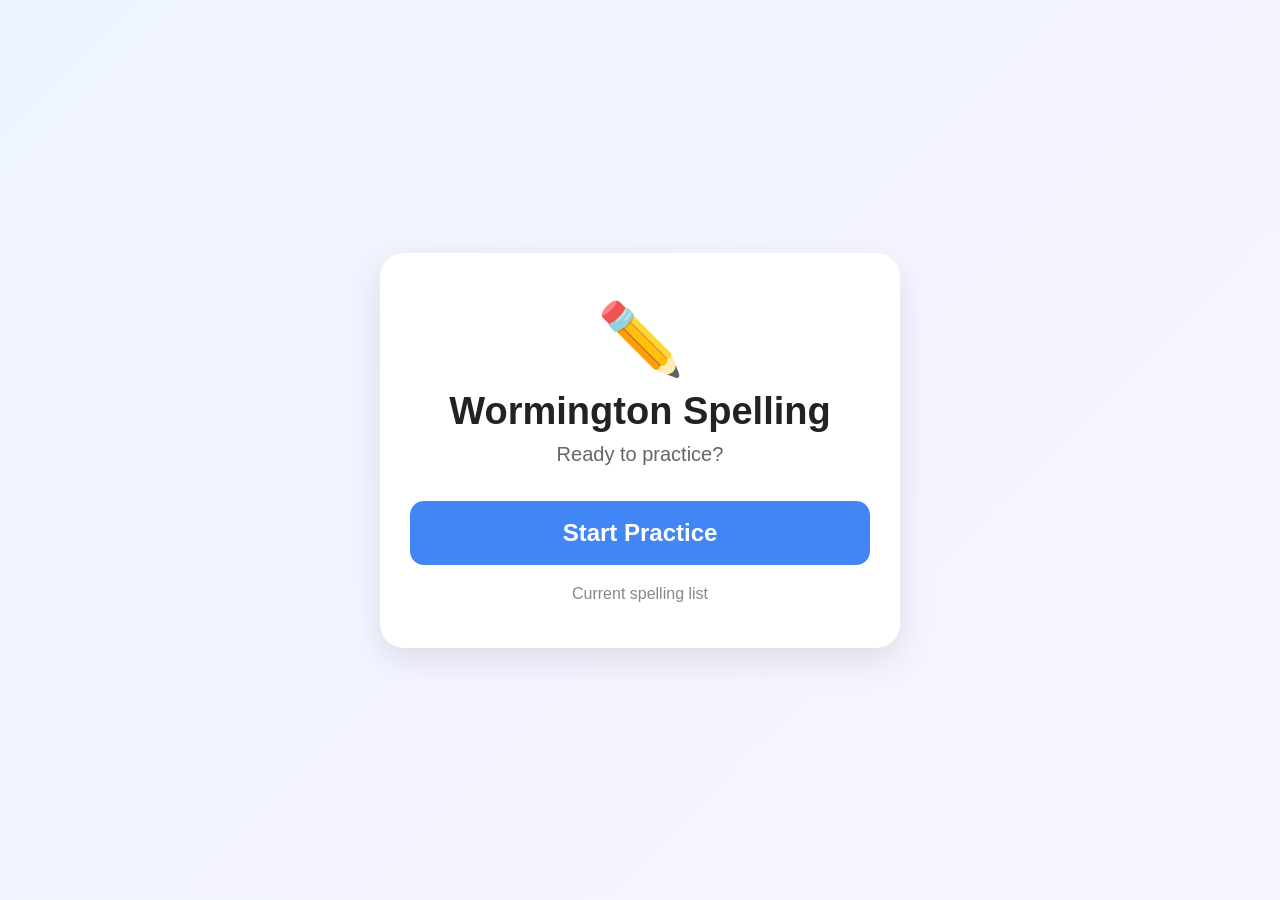
==== index.html @ 1ba6407f "Update index.html" ====
<!DOCTYPE html>
<html lang="en">
<head>
    <meta charset="UTF-8">
    <meta name="viewport" content="width=device-width, initial-scale=1.0">

    <title>Wormington Spelling</title>

    <style>
        * {
            box-sizing: border-box;
        }

        body {
            margin: 0;
            min-height: 100vh;
            display: flex;
            align-items: center;
            justify-content: center;
            font-family: Arial, sans-serif;
            background: linear-gradient(135deg, #eef4ff, #f8f5ff);
            color: #222;
        }

        .start-card {
            width: 90%;
            max-width: 520px;
            background: white;
            padding: 45px 30px;
            border-radius: 24px;
            text-align: center;
            box-shadow: 0 12px 35px rgba(0,0,0,0.10);
        }

        .icon {
            font-size: 70px;
            margin-bottom: 10px;
        }

        h1 {
            margin: 0;
            font-size: 38px;
        }

        .subtitle {
            margin-top: 10px;
            margin-bottom: 35px;
            color: #666;
            font-size: 20px;
        }

        .start-button {
            display: block;
            width: 100%;
            padding: 18px;
            border: none;
            border-radius: 14px;
            background: #4285f4;
            color: white;
            font-size: 24px;
            font-weight: bold;
            text-decoration: none;
            transition: transform .15s;
        }

        .start-button:active {
            transform: scale(.96);
        }

        .word-count {
            margin-top: 20px;
            color: #888;
        }
    </style>
</head>

<body>

    <div class="start-card">

        <div class="icon">✏️</div>

        <h1>Wormington Spelling</h1>

        <div class="subtitle">
            Ready to practice?
        </div>

        <a class="start-button" href="practice.html">
            Start Practice
        </a>

        <div class="word-count">
            Current spelling list
        </div>

    </div>

</body>
</html>
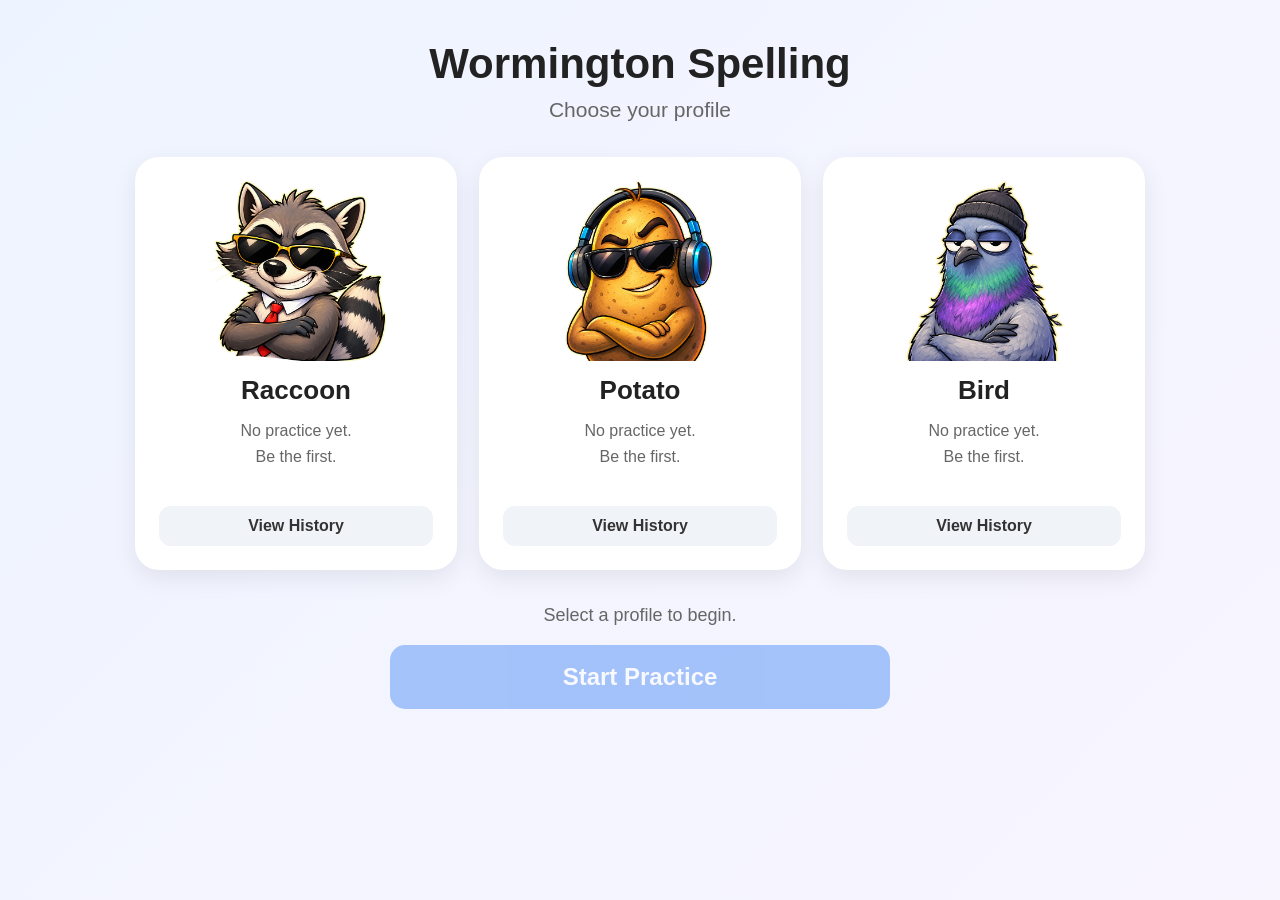
==== commit d4991dd5: "Update index.html" ====
--- a/index.html
+++ b/index.html
@@ -2,7 +2,10 @@
 <html lang="en">
 <head>
     <meta charset="UTF-8">
-    <meta name="viewport" content="width=device-width, initial-scale=1.0">
+    <meta
+        name="viewport"
+        content="width=device-width, initial-scale=1.0"
+    >
 
     <title>Wormington Spelling</title>
 
@@ -14,87 +17,617 @@
         body {
             margin: 0;
             min-height: 100vh;
-            display: flex;
-            align-items: center;
-            justify-content: center;
             font-family: Arial, sans-serif;
-            background: linear-gradient(135deg, #eef4ff, #f8f5ff);
+            background: linear-gradient(
+                135deg,
+                #eef4ff,
+                #f8f5ff
+            );
             color: #222;
         }
 
-        .start-card {
-            width: 90%;
-            max-width: 520px;
+        .container {
+            max-width: 1050px;
+            margin: 0 auto;
+            padding: 40px 20px 60px;
+        }
+
+        .header {
+            text-align: center;
+            margin-bottom: 35px;
+        }
+
+        .header h1 {
+            margin: 0;
+            font-size: 42px;
+        }
+
+        .header p {
+            margin-top: 10px;
+            color: #666;
+            font-size: 21px;
+        }
+
+        .profiles {
+            display: grid;
+            grid-template-columns:
+                repeat(3, minmax(0, 1fr));
+            gap: 22px;
+        }
+
+        .profile-card {
             background: white;
-            padding: 45px 30px;
+            border: 4px solid transparent;
             border-radius: 24px;
+            padding: 20px;
             text-align: center;
-            box-shadow: 0 12px 35px rgba(0,0,0,0.10);
-        }
-
-        .icon {
-            font-size: 70px;
+            box-shadow: 0 8px 25px rgba(0,0,0,.08);
+            cursor: pointer;
+            transition:
+                transform .18s,
+                border-color .18s,
+                box-shadow .18s;
+        }
+
+        .profile-card:hover {
+            transform: translateY(-4px);
+            box-shadow: 0 12px 30px rgba(0,0,0,.12);
+        }
+
+        .profile-card.selected {
+            border-color: #4285f4;
+            transform: translateY(-4px);
+            box-shadow:
+                0 0 0 4px rgba(66,133,244,.12),
+                0 12px 30px rgba(0,0,0,.12);
+        }
+
+        .profile-image {
+            width: 180px;
+            height: 180px;
+            max-width: 100%;
+            object-fit: contain;
             margin-bottom: 10px;
         }
 
-        h1 {
-            margin: 0;
-            font-size: 38px;
-        }
-
-        .subtitle {
-            margin-top: 10px;
-            margin-bottom: 35px;
+        .profile-name {
+            font-size: 26px;
+            font-weight: bold;
+            margin-bottom: 12px;
+        }
+
+        .history-summary {
+            min-height: 72px;
             color: #666;
-            font-size: 20px;
-        }
-
-        .start-button {
-            display: block;
+            line-height: 1.6;
+            font-size: 16px;
+            margin-bottom: 16px;
+        }
+
+        .history-button {
+            display: inline-block;
+            width: 100%;
+            text-decoration: none;
+            background: #f0f3f8;
+            color: #333;
+            border-radius: 12px;
+            padding: 11px 12px;
+            font-weight: bold;
+            transition: background .15s;
+        }
+
+        .history-button:hover {
+            background: #e2e7ef;
+        }
+
+        .start-area {
+            max-width: 500px;
+            margin: 35px auto 0;
+            text-align: center;
+        }
+
+        .selected-label {
+            color: #666;
+            min-height: 28px;
+            margin-bottom: 12px;
+            font-size: 18px;
+        }
+
+        #startButton {
             width: 100%;
             padding: 18px;
             border: none;
-            border-radius: 14px;
+            border-radius: 15px;
             background: #4285f4;
             color: white;
             font-size: 24px;
             font-weight: bold;
-            text-decoration: none;
-            transition: transform .15s;
-        }
-
-        .start-button:active {
-            transform: scale(.96);
-        }
-
-        .word-count {
-            margin-top: 20px;
-            color: #888;
+            cursor: pointer;
+            transition:
+                transform .15s,
+                opacity .15s;
+        }
+
+        #startButton:active {
+            transform: scale(.97);
+        }
+
+        #startButton:disabled {
+            opacity: .45;
+            cursor: not-allowed;
+        }
+
+        @media (max-width: 800px) {
+
+            .profiles {
+                grid-template-columns: 1fr;
+                max-width: 480px;
+                margin: 0 auto;
+            }
+
+            .profile-image {
+                width: 160px;
+                height: 160px;
+            }
+
+            .header h1 {
+                font-size: 34px;
+            }
+
         }
     </style>
 </head>
 
 <body>
 
-    <div class="start-card">
-
-        <div class="icon">✏️</div>
+<div class="container">
+
+    <div class="header">
 
         <h1>Wormington Spelling</h1>
 
-        <div class="subtitle">
-            Ready to practice?
+        <p>
+            Choose your profile
+        </p>
+
+    </div>
+
+
+    <div class="profiles">
+
+        <!-- RACCOON -->
+
+        <div
+            class="profile-card"
+            data-profile="raccoon"
+            onclick="selectProfile('raccoon')"
+        >
+
+            <img
+                class="profile-image"
+                src="images/raccoon.png"
+                alt="Raccoon"
+            >
+
+            <div class="profile-name">
+                Raccoon
+            </div>
+
+            <div
+                class="history-summary"
+                id="raccoonSummary">
+            </div>
+
+            <a
+                class="history-button"
+                href="history.html"
+                onclick="openHistory(event, 'raccoon')"
+            >
+                View History
+            </a>
+
         </div>
 
-        <a class="start-button" href="practice.html">
+
+        <!-- POTATO -->
+
+        <div
+            class="profile-card"
+            data-profile="potato"
+            onclick="selectProfile('potato')"
+        >
+
+            <img
+                class="profile-image"
+                src="images/potato.png"
+                alt="Potato"
+            >
+
+            <div class="profile-name">
+                Potato
+            </div>
+
+            <div
+                class="history-summary"
+                id="potatoSummary">
+            </div>
+
+            <a
+                class="history-button"
+                href="history.html"
+                onclick="openHistory(event, 'potato')"
+            >
+                View History
+            </a>
+
+        </div>
+
+
+        <!-- BIRD -->
+
+        <div
+            class="profile-card"
+            data-profile="bird"
+            onclick="selectProfile('bird')"
+        >
+
+            <img
+                class="profile-image"
+                src="images/bird.png"
+                alt="Bird"
+            >
+
+            <div class="profile-name">
+                Bird
+            </div>
+
+            <div
+                class="history-summary"
+                id="birdSummary">
+            </div>
+
+            <a
+                class="history-button"
+                href="history.html"
+                onclick="openHistory(event, 'bird')"
+            >
+                View History
+            </a>
+
+        </div>
+
+    </div>
+
+
+    <div class="start-area">
+
+        <div
+            class="selected-label"
+            id="selectedLabel">
+            Select a profile to begin.
+        </div>
+
+        <button
+            id="startButton"
+            type="button"
+            disabled
+            onclick="startPractice()"
+        >
             Start Practice
-        </a>
-
-        <div class="word-count">
-            Current spelling list
-        </div>
+        </button>
 
     </div>
+
+</div>
+
+
+<script>
+
+const profiles = {
+
+    raccoon: {
+        name: "Raccoon"
+    },
+
+    potato: {
+        name: "Potato"
+    },
+
+    bird: {
+        name: "Bird"
+    }
+
+};
+
+
+const HISTORY_KEY =
+    "wormingtonSpellingHistory";
+
+
+let selectedProfileId =
+    localStorage.getItem(
+        "wormingtonSelectedProfile"
+    );
+
+
+
+// --------------------------------------------------
+// SELECT PROFILE
+// --------------------------------------------------
+
+function selectProfile(profileId) {
+
+    selectedProfileId =
+        profileId;
+
+
+    localStorage.setItem(
+        "wormingtonSelectedProfile",
+        profileId
+    );
+
+
+    document
+        .querySelectorAll(
+            ".profile-card"
+        )
+        .forEach(
+            card =>
+                card.classList.remove(
+                    "selected"
+                )
+        );
+
+
+    const selectedCard =
+        document.querySelector(
+            '[data-profile="' +
+            profileId +
+            '"]'
+        );
+
+
+    if (selectedCard) {
+
+        selectedCard.classList.add(
+            "selected"
+        );
+
+    }
+
+
+    document.getElementById(
+        "selectedLabel"
+    ).textContent =
+
+        profiles[profileId].name
+        +
+        " selected";
+
+
+    document.getElementById(
+        "startButton"
+    ).disabled =
+        false;
+
+}
+
+
+
+// --------------------------------------------------
+// START PRACTICE
+// --------------------------------------------------
+
+function startPractice() {
+
+    if (!selectedProfileId) {
+        return;
+    }
+
+
+    localStorage.setItem(
+        "wormingtonSelectedProfile",
+        selectedProfileId
+    );
+
+
+    window.location.href =
+        "practice.html";
+
+}
+
+
+
+// --------------------------------------------------
+// OPEN HISTORY FOR SPECIFIC PROFILE
+// --------------------------------------------------
+
+function openHistory(
+    event,
+    profileId
+) {
+
+    event.stopPropagation();
+
+
+    localStorage.setItem(
+        "wormingtonSelectedProfile",
+        profileId
+    );
+
+
+    window.location.href =
+        "history.html";
+
+}
+
+
+
+// --------------------------------------------------
+// LOAD HISTORY
+// --------------------------------------------------
+
+function loadHistory() {
+
+    const saved =
+        localStorage.getItem(
+            HISTORY_KEY
+        );
+
+
+    if (!saved) {
+
+        return {};
+
+    }
+
+
+    try {
+
+        return JSON.parse(
+            saved
+        );
+
+    }
+
+    catch {
+
+        return {};
+
+    }
+
+}
+
+
+
+// --------------------------------------------------
+// SHOW SUMMARY BELOW EACH PROFILE
+// --------------------------------------------------
+
+function showProfileSummaries() {
+
+    const history =
+        loadHistory();
+
+
+    for (
+        const profileId
+        of Object.keys(profiles)
+    ) {
+
+        const summaryElement =
+            document.getElementById(
+                profileId +
+                "Summary"
+            );
+
+
+        const data =
+            history[profileId];
+
+
+        if (!data) {
+
+            summaryElement.innerHTML =
+
+                "No practice yet.<br>" +
+                "Be the first.";
+
+            continue;
+
+        }
+
+
+        const sessions =
+            data.sessions
+                ? data.sessions.length
+                : 0;
+
+
+        const wordsPracticed =
+            data.wordsPracticed
+                || 0;
+
+
+        let troubleWords =
+            0;
+
+
+        if (data.wordStats) {
+
+            for (
+                const wordData
+                of Object.values(
+                    data.wordStats
+                )
+            ) {
+
+                if (
+                    wordData.missed
+                    > 0
+                ) {
+
+                    troubleWords++;
+
+                }
+
+            }
+
+        }
+
+
+        summaryElement.innerHTML =
+
+            "Sessions: "
+            + sessions
+            + "<br>" +
+
+            "Words practiced: "
+            + wordsPracticed
+            + "<br>" +
+
+            "Trouble words: "
+            + troubleWords;
+
+    }
+
+}
+
+
+
+// --------------------------------------------------
+// RESTORE LAST SELECTED PROFILE
+// --------------------------------------------------
+
+function restoreSelection() {
+
+    if (
+        selectedProfileId
+        &&
+        profiles[
+            selectedProfileId
+        ]
+    ) {
+
+        selectProfile(
+            selectedProfileId
+        );
+
+    }
+
+}
+
+
+
+// --------------------------------------------------
+// PAGE START
+// --------------------------------------------------
+
+showProfileSummaries();
+
+restoreSelection();
+
+</script>
 
 </body>
 </html>
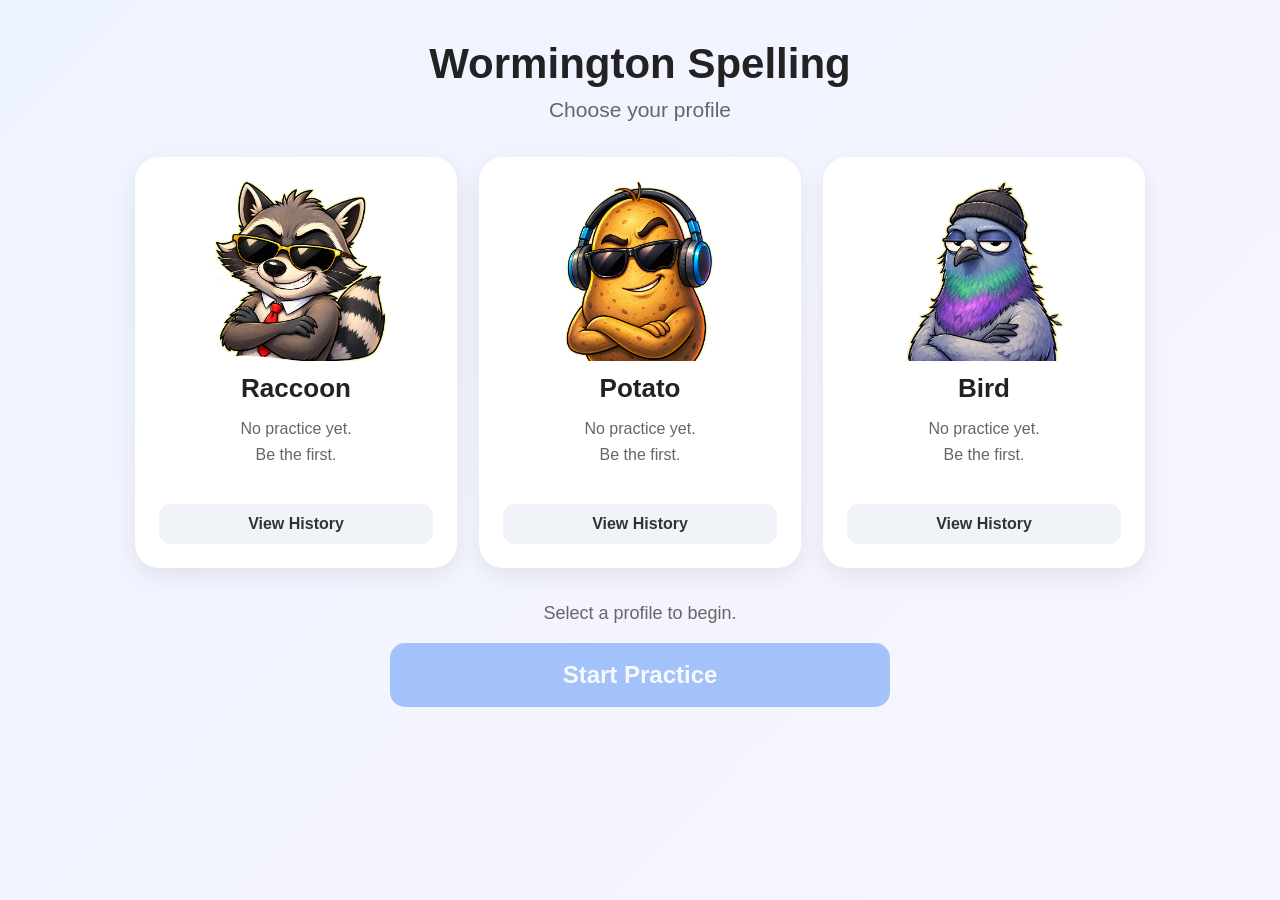
==== commit 31c517d1: "Update index.html" ====
--- a/index.html
+++ b/index.html
@@ -1,7 +1,9 @@
 <!DOCTYPE html>
 <html lang="en">
+
 <head>
     <meta charset="UTF-8">
+
     <meta
         name="viewport"
         content="width=device-width, initial-scale=1.0"
@@ -9,182 +11,24 @@
 
     <title>Wormington Spelling</title>
 
-    <style>
-        * {
-            box-sizing: border-box;
-        }
-
-        body {
-            margin: 0;
-            min-height: 100vh;
-            font-family: Arial, sans-serif;
-            background: linear-gradient(
-                135deg,
-                #eef4ff,
-                #f8f5ff
-            );
-            color: #222;
-        }
-
-        .container {
-            max-width: 1050px;
-            margin: 0 auto;
-            padding: 40px 20px 60px;
-        }
-
-        .header {
-            text-align: center;
-            margin-bottom: 35px;
-        }
-
-        .header h1 {
-            margin: 0;
-            font-size: 42px;
-        }
-
-        .header p {
-            margin-top: 10px;
-            color: #666;
-            font-size: 21px;
-        }
-
-        .profiles {
-            display: grid;
-            grid-template-columns:
-                repeat(3, minmax(0, 1fr));
-            gap: 22px;
-        }
-
-        .profile-card {
-            background: white;
-            border: 4px solid transparent;
-            border-radius: 24px;
-            padding: 20px;
-            text-align: center;
-            box-shadow: 0 8px 25px rgba(0,0,0,.08);
-            cursor: pointer;
-            transition:
-                transform .18s,
-                border-color .18s,
-                box-shadow .18s;
-        }
-
-        .profile-card:hover {
-            transform: translateY(-4px);
-            box-shadow: 0 12px 30px rgba(0,0,0,.12);
-        }
-
-        .profile-card.selected {
-            border-color: #4285f4;
-            transform: translateY(-4px);
-            box-shadow:
-                0 0 0 4px rgba(66,133,244,.12),
-                0 12px 30px rgba(0,0,0,.12);
-        }
-
-        .profile-image {
-            width: 180px;
-            height: 180px;
-            max-width: 100%;
-            object-fit: contain;
-            margin-bottom: 10px;
-        }
-
-        .profile-name {
-            font-size: 26px;
-            font-weight: bold;
-            margin-bottom: 12px;
-        }
-
-        .history-summary {
-            min-height: 72px;
-            color: #666;
-            line-height: 1.6;
-            font-size: 16px;
-            margin-bottom: 16px;
-        }
-
-        .history-button {
-            display: inline-block;
-            width: 100%;
-            text-decoration: none;
-            background: #f0f3f8;
-            color: #333;
-            border-radius: 12px;
-            padding: 11px 12px;
-            font-weight: bold;
-            transition: background .15s;
-        }
-
-        .history-button:hover {
-            background: #e2e7ef;
-        }
-
-        .start-area {
-            max-width: 500px;
-            margin: 35px auto 0;
-            text-align: center;
-        }
-
-        .selected-label {
-            color: #666;
-            min-height: 28px;
-            margin-bottom: 12px;
-            font-size: 18px;
-        }
-
-        #startButton {
-            width: 100%;
-            padding: 18px;
-            border: none;
-            border-radius: 15px;
-            background: #4285f4;
-            color: white;
-            font-size: 24px;
-            font-weight: bold;
-            cursor: pointer;
-            transition:
-                transform .15s,
-                opacity .15s;
-        }
-
-        #startButton:active {
-            transform: scale(.97);
-        }
-
-        #startButton:disabled {
-            opacity: .45;
-            cursor: not-allowed;
-        }
-
-        @media (max-width: 800px) {
-
-            .profiles {
-                grid-template-columns: 1fr;
-                max-width: 480px;
-                margin: 0 auto;
-            }
-
-            .profile-image {
-                width: 160px;
-                height: 160px;
-            }
-
-            .header h1 {
-                font-size: 34px;
-            }
-
-        }
-    </style>
+    <link
+        rel="stylesheet"
+        href="style.css"
+    >
 </head>
 
-<body>
+
+<body class="home-page">
+
 
 <div class="container">
 
+
     <div class="header">
 
-        <h1>Wormington Spelling</h1>
+        <h1>
+            Wormington Spelling
+        </h1>
 
         <p>
             Choose your profile
@@ -194,6 +38,7 @@
 
 
     <div class="profiles">
+
 
         <!-- RACCOON -->
 
@@ -215,7 +60,8 @@
 
             <div
                 class="history-summary"
-                id="raccoonSummary">
+                id="raccoonSummary"
+            >
             </div>
 
             <a
@@ -249,7 +95,8 @@
 
             <div
                 class="history-summary"
-                id="potatoSummary">
+                id="potatoSummary"
+            >
             </div>
 
             <a
@@ -283,7 +130,8 @@
 
             <div
                 class="history-summary"
-                id="birdSummary">
+                id="birdSummary"
+            >
             </div>
 
             <a
@@ -296,6 +144,7 @@
 
         </div>
 
+
     </div>
 
 
@@ -303,7 +152,8 @@
 
         <div
             class="selected-label"
-            id="selectedLabel">
+            id="selectedLabel"
+        >
             Select a profile to begin.
         </div>
 
@@ -318,6 +168,7 @@
 
     </div>
 
+
 </div>
 
 
@@ -350,10 +201,6 @@
     );
 
 
-
-// --------------------------------------------------
-// SELECT PROFILE
-// --------------------------------------------------
 
 function selectProfile(profileId) {
 
@@ -414,10 +261,6 @@
 
 
 
-// --------------------------------------------------
-// START PRACTICE
-// --------------------------------------------------
-
 function startPractice() {
 
     if (!selectedProfileId) {
@@ -438,10 +281,6 @@
 
 
 
-// --------------------------------------------------
-// OPEN HISTORY FOR SPECIFIC PROFILE
-// --------------------------------------------------
-
 function openHistory(
     event,
     profileId
@@ -449,6 +288,8 @@
 
     event.stopPropagation();
 
+    event.preventDefault();
+
 
     localStorage.setItem(
         "wormingtonSelectedProfile",
@@ -463,10 +304,6 @@
 
 
 
-// --------------------------------------------------
-// LOAD HISTORY
-// --------------------------------------------------
-
 function loadHistory() {
 
     const saved =
@@ -499,10 +336,6 @@
 }
 
 
-
-// --------------------------------------------------
-// SHOW SUMMARY BELOW EACH PROFILE
-// --------------------------------------------------
 
 function showProfileSummaries() {
 
@@ -563,8 +396,7 @@
             ) {
 
                 if (
-                    wordData.missed
-                    > 0
+                    wordData.missed > 0
                 ) {
 
                     troubleWords++;
@@ -595,18 +427,12 @@
 
 
 
-// --------------------------------------------------
-// RESTORE LAST SELECTED PROFILE
-// --------------------------------------------------
-
 function restoreSelection() {
 
     if (
         selectedProfileId
         &&
-        profiles[
-            selectedProfileId
-        ]
+        profiles[selectedProfileId]
     ) {
 
         selectProfile(
@@ -619,15 +445,12 @@
 
 
 
-// --------------------------------------------------
-// PAGE START
-// --------------------------------------------------
-
 showProfileSummaries();
 
 restoreSelection();
 
 </script>
+
 
 </body>
 </html>
--- a/style.css
+++ b/style.css
@@ -0,0 +1,1052 @@
+/* =====================================================
+   WORMINGTON SPELLING
+   Shared Styles
+   ===================================================== */
+
+
+/* -----------------------------
+   GLOBAL
+----------------------------- */
+
+* {
+    box-sizing: border-box;
+}
+
+html {
+    -webkit-text-size-adjust: 100%;
+}
+
+body {
+    margin: 0;
+    min-height: 100vh;
+    font-family: Arial, Helvetica, sans-serif;
+    background: #f3f6fb;
+    color: #222;
+}
+
+button,
+input {
+    font-family: inherit;
+}
+
+button,
+a {
+    -webkit-tap-highlight-color: transparent;
+}
+
+
+/* =====================================================
+   START / PROFILE PAGE
+   ===================================================== */
+
+.home-page {
+    min-height: 100vh;
+
+    background:
+        linear-gradient(
+            135deg,
+            #eef4ff,
+            #f8f5ff
+        );
+}
+
+.container {
+    max-width: 1050px;
+    margin: 0 auto;
+    padding: 40px 20px 60px;
+}
+
+.header {
+    text-align: center;
+    margin-bottom: 35px;
+}
+
+.header h1 {
+    margin: 0;
+    font-size: 42px;
+}
+
+.header p {
+    margin-top: 10px;
+    color: #666;
+    font-size: 21px;
+}
+
+
+/* PROFILE GRID */
+
+.profiles {
+    display: grid;
+
+    grid-template-columns:
+        repeat(3, minmax(0, 1fr));
+
+    gap: 22px;
+}
+
+.profile-card {
+    background: white;
+
+    border:
+        4px solid transparent;
+
+    border-radius: 24px;
+
+    padding: 20px;
+
+    text-align: center;
+
+    box-shadow:
+        0 8px 25px
+        rgba(0,0,0,.08);
+
+    cursor: pointer;
+
+    transition:
+        transform .18s,
+        border-color .18s,
+        box-shadow .18s;
+}
+
+.profile-card:hover {
+    transform:
+        translateY(-4px);
+
+    box-shadow:
+        0 12px 30px
+        rgba(0,0,0,.12);
+}
+
+.profile-card.selected {
+    border-color: #4285f4;
+
+    transform:
+        translateY(-4px);
+
+    box-shadow:
+        0 0 0 4px
+        rgba(66,133,244,.12),
+
+        0 12px 30px
+        rgba(0,0,0,.12);
+}
+
+
+/* PROFILE CHARACTER */
+
+.profile-image {
+    width: 180px;
+    height: 180px;
+
+    max-width: 100%;
+
+    object-fit: contain;
+
+    margin-bottom: 8px;
+
+    transition:
+        transform .2s;
+}
+
+.profile-card:hover
+.profile-image {
+    transform:
+        scale(1.04);
+}
+
+.profile-name {
+    font-size: 26px;
+    font-weight: bold;
+
+    margin-bottom: 12px;
+}
+
+.history-summary {
+    min-height: 72px;
+
+    color: #666;
+
+    line-height: 1.6;
+
+    font-size: 16px;
+
+    margin-bottom: 16px;
+}
+
+
+/* HISTORY BUTTON */
+
+.history-button {
+    display: inline-block;
+
+    width: 100%;
+
+    text-decoration: none;
+
+    background: #f0f3f8;
+
+    color: #333;
+
+    border-radius: 12px;
+
+    padding: 11px 12px;
+
+    font-weight: bold;
+
+    transition:
+        background .15s,
+        transform .15s;
+}
+
+.history-button:hover {
+    background: #e2e7ef;
+}
+
+.history-button:active {
+    transform:
+        scale(.97);
+}
+
+
+/* START PRACTICE */
+
+.start-area {
+    max-width: 500px;
+
+    margin:
+        35px auto 0;
+
+    text-align: center;
+}
+
+.selected-label {
+    color: #666;
+
+    min-height: 28px;
+
+    margin-bottom: 12px;
+
+    font-size: 18px;
+}
+
+#startButton {
+    width: 100%;
+
+    padding: 18px;
+
+    border: none;
+
+    border-radius: 15px;
+
+    background: #4285f4;
+
+    color: white;
+
+    font-size: 24px;
+
+    font-weight: bold;
+
+    cursor: pointer;
+
+    box-shadow:
+        0 5px 15px
+        rgba(66,133,244,.25);
+
+    transition:
+        transform .15s,
+        opacity .15s,
+        box-shadow .15s;
+}
+
+#startButton:hover:not(:disabled) {
+    box-shadow:
+        0 8px 20px
+        rgba(66,133,244,.35);
+}
+
+#startButton:active:not(:disabled) {
+    transform:
+        scale(.97);
+}
+
+#startButton:disabled {
+    opacity: .45;
+
+    cursor:
+        not-allowed;
+
+    box-shadow: none;
+}
+
+
+/* =====================================================
+   PRACTICE PAGE
+   ===================================================== */
+
+.page {
+    display: flex;
+
+    min-height: 100vh;
+}
+
+
+/* MAIN PRACTICE AREA */
+
+.practice-area {
+    flex: 1;
+
+    padding: 25px;
+
+    display: flex;
+
+    justify-content: center;
+}
+
+.practice-card {
+    width: 100%;
+
+    max-width: 800px;
+
+    background: white;
+
+    border-radius: 24px;
+
+    padding:
+        28px 30px 35px;
+
+    text-align: center;
+
+    box-shadow:
+        0 10px 30px
+        rgba(0,0,0,.08);
+
+    position: relative;
+
+    overflow: hidden;
+}
+
+
+/* CURRENT PROFILE BAR */
+
+.profile-bar {
+    display: flex;
+
+    align-items: center;
+
+    justify-content:
+        space-between;
+
+    gap: 15px;
+
+    margin-bottom: 15px;
+}
+
+.profile-info {
+    display: flex;
+
+    align-items: center;
+
+    gap: 12px;
+
+    text-align: left;
+}
+
+#profileImage {
+    width: 72px;
+    height: 72px;
+
+    object-fit: contain;
+}
+
+#profileName {
+    font-size: 22px;
+
+    font-weight: bold;
+}
+
+.profile-subtitle {
+    color: #777;
+
+    font-size: 14px;
+
+    margin-top: 2px;
+}
+
+
+/* PRACTICE HISTORY BUTTON */
+
+.profile-bar
+.history-button {
+    width: auto;
+
+    padding:
+        10px 16px;
+}
+
+
+/* TITLE */
+
+.practice-card h1 {
+    margin:
+        10px 0 5px;
+
+    font-size: 32px;
+}
+
+
+/* SCORE */
+
+#score {
+    color: #666;
+
+    font-size: 18px;
+
+    margin-bottom: 25px;
+}
+
+
+/* HEAR WORD BUTTON */
+
+#speakButton {
+    border: none;
+
+    background: #4285f4;
+
+    color: white;
+
+    font-size: 21px;
+
+    font-weight: bold;
+
+    padding:
+        15px 28px;
+
+    border-radius: 14px;
+
+    cursor: pointer;
+
+    box-shadow:
+        0 4px 12px
+        rgba(66,133,244,.25);
+
+    transition:
+        transform .15s,
+        box-shadow .15s;
+}
+
+#speakButton:hover {
+    box-shadow:
+        0 7px 16px
+        rgba(66,133,244,.32);
+}
+
+#speakButton:active {
+    transform:
+        scale(.97);
+}
+
+
+/* WORD */
+
+#wordDisplay {
+    font-size: 46px;
+
+    font-weight: bold;
+
+    letter-spacing: 8px;
+
+    margin:
+        42px 0 25px;
+
+    min-height: 65px;
+
+    word-wrap: break-word;
+}
+
+
+/* LETTER INPUT */
+
+#letterInput {
+    width: 320px;
+
+    max-width: 90%;
+
+    padding: 15px;
+
+    font-size: 24px;
+
+    text-align: center;
+
+    border:
+        3px solid #d0d5dd;
+
+    border-radius: 14px;
+
+    outline: none;
+
+    transition:
+        border-color .15s,
+        box-shadow .15s;
+}
+
+#letterInput:focus {
+    border-color: #4285f4;
+
+    box-shadow:
+        0 0 0 4px
+        rgba(66,133,244,.10);
+}
+
+
+/* FEEDBACK */
+
+#message {
+    font-size: 30px;
+
+    font-weight: bold;
+
+    min-height: 50px;
+
+    margin-top: 18px;
+}
+
+#progress {
+    color: #777;
+
+    font-size: 18px;
+
+    margin-top: 12px;
+}
+
+
+/* BOTTOM LINKS */
+
+.bottom-links {
+    margin-top: 30px;
+}
+
+.bottom-links a {
+    color: #4285f4;
+
+    font-weight: bold;
+
+    text-decoration: none;
+}
+
+.bottom-links a:hover {
+    text-decoration:
+        underline;
+}
+
+
+/* SESSION SIDEBAR */
+
+.results-panel {
+    width: 290px;
+
+    background: white;
+
+    border-left:
+        1px solid #ddd;
+
+    padding: 25px;
+
+    overflow-y: auto;
+}
+
+.results-panel h2 {
+    margin-top: 0;
+
+    text-align: center;
+}
+
+.sidebar-subtitle {
+    text-align: center;
+
+    color: #777;
+
+    font-size: 14px;
+
+    margin-top: -8px;
+
+    margin-bottom: 18px;
+}
+
+#resultsList {
+    list-style: none;
+
+    padding: 0;
+
+    margin: 0;
+}
+
+#resultsList li {
+    padding:
+        10px 5px;
+
+    border-bottom:
+        1px solid #eee;
+
+    font-size: 18px;
+}
+
+.correct {
+    color: #188038;
+}
+
+.missed {
+    color: #d93025;
+}
+
+
+/* =====================================================
+   ANIMATIONS
+   ===================================================== */
+
+
+/* WRONG LETTER */
+
+.shake {
+    animation:
+        shake .35s;
+}
+
+@keyframes shake {
+
+    0% {
+        transform:
+            translateX(0);
+    }
+
+    20% {
+        transform:
+            translateX(-12px);
+    }
+
+    40% {
+        transform:
+            translateX(12px);
+    }
+
+    60% {
+        transform:
+            translateX(-8px);
+    }
+
+    80% {
+        transform:
+            translateX(8px);
+    }
+
+    100% {
+        transform:
+            translateX(0);
+    }
+}
+
+
+/* PERFECT WORD */
+
+.success {
+    animation:
+        successPop .55s;
+}
+
+@keyframes successPop {
+
+    0% {
+        transform:
+            scale(1);
+    }
+
+    50% {
+        transform:
+            scale(1.06);
+    }
+
+    100% {
+        transform:
+            scale(1);
+    }
+}
+
+
+/* FLOATING CELEBRATION */
+
+.celebration {
+    position: absolute;
+
+    font-size: 45px;
+
+    pointer-events: none;
+
+    animation:
+        fly 1.2s forwards;
+}
+
+@keyframes fly {
+
+    0% {
+        transform:
+            translateY(0)
+            scale(.5)
+            rotate(0deg);
+
+        opacity: 1;
+    }
+
+    100% {
+        transform:
+            translateY(-250px)
+            scale(1.5)
+            rotate(360deg);
+
+        opacity: 0;
+    }
+
+}
+
+
+/* =====================================================
+   HISTORY PAGE
+   ===================================================== */
+
+.history-container {
+    max-width: 1000px;
+
+    margin: 0 auto;
+
+    padding:
+        30px 20px 50px;
+}
+
+.topbar {
+    display: flex;
+
+    justify-content:
+        space-between;
+
+    align-items: center;
+
+    gap: 20px;
+
+    margin-bottom: 25px;
+}
+
+.back-button {
+    text-decoration: none;
+
+    color: #4285f4;
+
+    font-weight: bold;
+
+    font-size: 18px;
+}
+
+
+/* HISTORY PROFILE */
+
+.profile-header {
+    display: flex;
+
+    align-items: center;
+
+    gap: 20px;
+
+    background: white;
+
+    padding:
+        20px 25px;
+
+    border-radius: 22px;
+
+    box-shadow:
+        0 8px 25px
+        rgba(0,0,0,.08);
+
+    margin-bottom: 25px;
+}
+
+.profile-header img {
+    width: 120px;
+
+    height: 120px;
+
+    object-fit: contain;
+}
+
+.profile-header h1 {
+    margin:
+        0 0 5px;
+
+    font-size: 34px;
+}
+
+.profile-header p {
+    margin: 0;
+
+    color: #666;
+
+    font-size: 18px;
+}
+
+
+/* HISTORY SUMMARY CARDS */
+
+.summary-grid {
+    display: grid;
+
+    grid-template-columns:
+        repeat(4, minmax(0, 1fr));
+
+    gap: 15px;
+
+    margin-bottom: 25px;
+}
+
+.summary-card {
+    background: white;
+
+    padding: 20px;
+
+    border-radius: 18px;
+
+    text-align: center;
+
+    box-shadow:
+        0 5px 18px
+        rgba(0,0,0,.06);
+}
+
+.summary-number {
+    font-size: 32px;
+
+    font-weight: bold;
+
+    margin-bottom: 5px;
+}
+
+.summary-label {
+    color: #777;
+}
+
+
+/* HISTORY PANELS */
+
+.panel {
+    background: white;
+
+    border-radius: 20px;
+
+    padding: 25px;
+
+    margin-bottom: 25px;
+
+    box-shadow:
+        0 6px 20px
+        rgba(0,0,0,.06);
+}
+
+.panel h2 {
+    margin-top: 0;
+}
+
+
+/* TABLE */
+
+table {
+    width: 100%;
+
+    border-collapse:
+        collapse;
+}
+
+th,
+td {
+    text-align: left;
+
+    padding:
+        12px 10px;
+
+    border-bottom:
+        1px solid #eee;
+}
+
+th {
+    color: #666;
+}
+
+.bad {
+    color: #d93025;
+
+    font-weight: bold;
+}
+
+.good {
+    color: #188038;
+
+    font-weight: bold;
+}
+
+
+/* SESSION HISTORY */
+
+.session {
+    padding:
+        15px 0;
+
+    border-bottom:
+        1px solid #eee;
+}
+
+.session:last-child {
+    border-bottom: none;
+}
+
+.session-title {
+    font-weight: bold;
+
+    margin-bottom: 5px;
+}
+
+.session-details {
+    color: #666;
+}
+
+.empty {
+    color: #777;
+
+    text-align: center;
+
+    padding: 25px;
+}
+
+
+/* =====================================================
+   MOBILE
+   ===================================================== */
+
+@media (max-width: 800px) {
+
+    .profiles {
+        grid-template-columns:
+            1fr;
+
+        max-width: 480px;
+
+        margin:
+            0 auto;
+    }
+
+    .profile-image {
+        width: 160px;
+        height: 160px;
+    }
+
+    .header h1 {
+        font-size: 34px;
+    }
+
+
+    /* PRACTICE */
+
+    .page {
+        display: block;
+    }
+
+    .practice-area {
+        padding: 12px;
+    }
+
+    .practice-card {
+        padding:
+            20px 15px 28px;
+    }
+
+    .results-panel {
+        width: 100%;
+
+        border-left: none;
+
+        border-top:
+            1px solid #ddd;
+    }
+
+    #wordDisplay {
+        font-size: 34px;
+
+        letter-spacing: 5px;
+    }
+
+    .profile-bar {
+        align-items:
+            flex-start;
+    }
+
+    #profileImage {
+        width: 58px;
+
+        height: 58px;
+    }
+
+    #profileName {
+        font-size: 19px;
+    }
+
+
+    /* HISTORY */
+
+    .summary-grid {
+        grid-template-columns:
+            repeat(2, minmax(0, 1fr));
+    }
+
+    .profile-header {
+        display: block;
+
+        text-align: center;
+    }
+
+    .profile-header img {
+        margin-bottom: 10px;
+    }
+
+    table {
+        font-size: 14px;
+    }
+
+}
+
+
+/* EXTRA SMALL PHONE */
+
+@media (max-width: 450px) {
+
+    .container {
+        padding:
+            25px 14px 40px;
+    }
+
+    .header h1 {
+        font-size: 30px;
+    }
+
+    .profile-card {
+        padding: 15px;
+    }
+
+    #wordDisplay {
+        font-size: 29px;
+
+        letter-spacing: 3px;
+    }
+
+    #message {
+        font-size: 25px;
+    }
+
+    .summary-number {
+        font-size: 27px;
+    }
+
+}
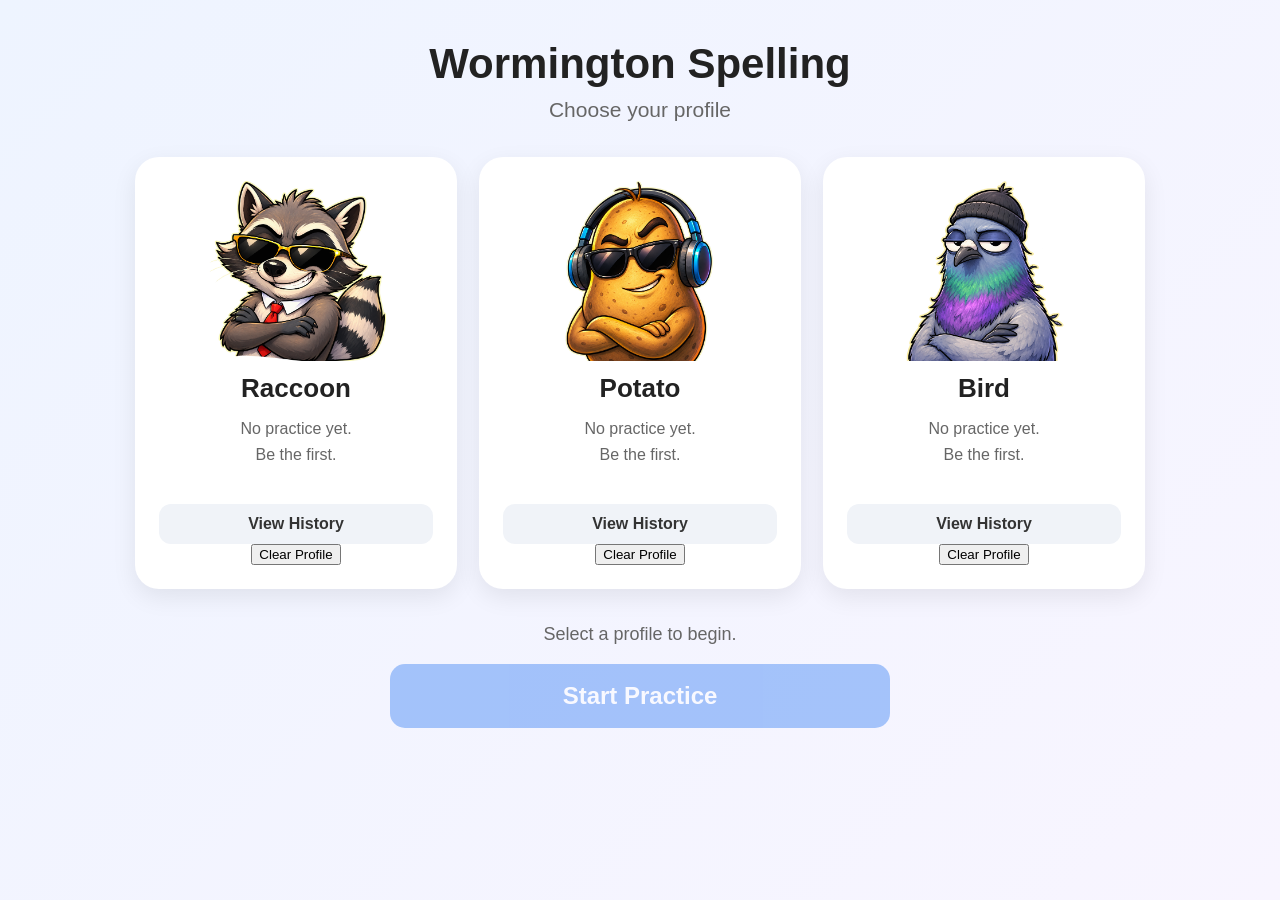
==== commit bf21b5cf: "Update index.html" ====
--- a/index.html
+++ b/index.html
@@ -72,6 +72,14 @@
                 View History
             </a>
 
+            <button
+                class="clear-button"
+                type="button"
+                onclick="clearProfile(event, 'raccoon')"
+            >
+                Clear Profile
+            </button>
+
         </div>
 
 
@@ -107,6 +115,14 @@
                 View History
             </a>
 
+            <button
+                class="clear-button"
+                type="button"
+                onclick="clearProfile(event, 'potato')"
+            >
+                Clear Profile
+            </button>
+
         </div>
 
 
@@ -141,6 +157,14 @@
             >
                 View History
             </a>
+
+            <button
+                class="clear-button"
+                type="button"
+                onclick="clearProfile(event, 'bird')"
+            >
+                Clear Profile
+            </button>
 
         </div>
 
@@ -427,6 +451,58 @@
 
 
 
+function clearProfile(
+    event,
+    profileId
+) {
+
+    event.stopPropagation();
+
+
+    const profileName =
+        profiles[profileId].name;
+
+
+    const confirmed =
+        confirm(
+            "Clear all saved history for "
+            + profileName
+            + "?"
+        );
+
+
+    if (!confirmed) {
+        return;
+    }
+
+
+    const history =
+        loadHistory();
+
+
+    history[profileId] = {
+
+        sessions: [],
+        wordsPracticed: 0,
+        perfectWords: 0,
+        missedWords: 0,
+        wordStats: {}
+
+    };
+
+
+    localStorage.setItem(
+        HISTORY_KEY,
+        JSON.stringify(history)
+    );
+
+
+    showProfileSummaries();
+
+}
+
+
+
 function restoreSelection() {
 
     if (
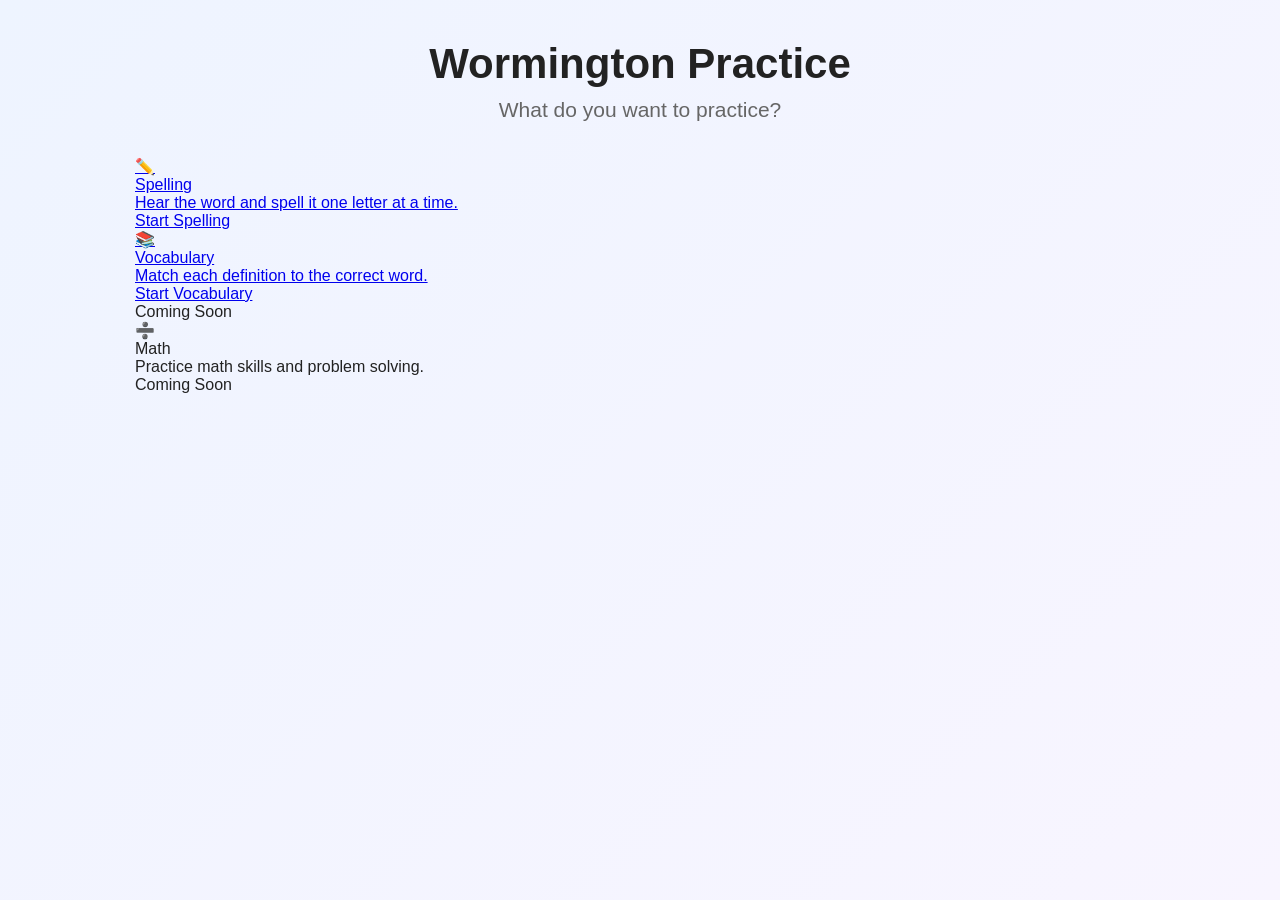
==== commit 633f0b2f: "Update index.html" ====
--- a/index.html
+++ b/index.html
@@ -9,7 +9,7 @@
         content="width=device-width, initial-scale=1.0"
     >
 
-    <title>Wormington Spelling</title>
+    <title>Wormington Practice</title>
 
     <link
         rel="stylesheet"
@@ -27,144 +27,96 @@
     <div class="header">
 
         <h1>
-            Wormington Spelling
+            Wormington Practice
         </h1>
 
         <p>
-            Choose your profile
+            What do you want to practice?
         </p>
 
     </div>
 
 
-    <div class="profiles">
+    <div class="activity-grid">
 
 
-        <!-- RACCOON -->
+        <!-- SPELLING -->
+
+        <a
+            class="activity-card spelling-card"
+            href="practice.html"
+        >
+
+            <div class="activity-icon">
+                ✏️
+            </div>
+
+            <div class="activity-title">
+                Spelling
+            </div>
+
+            <div class="activity-description">
+                Hear the word and spell it one letter at a time.
+            </div>
+
+            <div class="activity-button">
+                Start Spelling
+            </div>
+
+        </a>
+
+
+        <!-- VOCABULARY -->
+
+        <a
+            class="activity-card vocab-card"
+            href="vocab.html"
+        >
+
+            <div class="activity-icon">
+                📚
+            </div>
+
+            <div class="activity-title">
+                Vocabulary
+            </div>
+
+            <div class="activity-description">
+                Match each definition to the correct word.
+            </div>
+
+            <div class="activity-button">
+                Start Vocabulary
+            </div>
+
+        </a>
+
+
+        <!-- MATH -->
 
         <div
-            class="profile-card"
-            data-profile="raccoon"
-            onclick="selectProfile('raccoon')"
+            class="activity-card math-card coming-soon"
         >
 
-            <img
-                class="profile-image"
-                src="images/raccoon.png"
-                alt="Raccoon"
-            >
-
-            <div class="profile-name">
-                Raccoon
+            <div class="coming-soon-badge">
+                Coming Soon
             </div>
 
-            <div
-                class="history-summary"
-                id="raccoonSummary"
-            >
+            <div class="activity-icon">
+                ➗
             </div>
 
-            <a
-                class="history-button"
-                href="history.html"
-                onclick="openHistory(event, 'raccoon')"
-            >
-                View History
-            </a>
-
-            <button
-                class="clear-button"
-                type="button"
-                onclick="clearProfile(event, 'raccoon')"
-            >
-                Clear Profile
-            </button>
-
-        </div>
-
-
-        <!-- POTATO -->
-
-        <div
-            class="profile-card"
-            data-profile="potato"
-            onclick="selectProfile('potato')"
-        >
-
-            <img
-                class="profile-image"
-                src="images/potato.png"
-                alt="Potato"
-            >
-
-            <div class="profile-name">
-                Potato
+            <div class="activity-title">
+                Math
             </div>
 
-            <div
-                class="history-summary"
-                id="potatoSummary"
-            >
+            <div class="activity-description">
+                Practice math skills and problem solving.
             </div>
 
-            <a
-                class="history-button"
-                href="history.html"
-                onclick="openHistory(event, 'potato')"
-            >
-                View History
-            </a>
-
-            <button
-                class="clear-button"
-                type="button"
-                onclick="clearProfile(event, 'potato')"
-            >
-                Clear Profile
-            </button>
-
-        </div>
-
-
-        <!-- BIRD -->
-
-        <div
-            class="profile-card"
-            data-profile="bird"
-            onclick="selectProfile('bird')"
-        >
-
-            <img
-                class="profile-image"
-                src="images/bird.png"
-                alt="Bird"
-            >
-
-            <div class="profile-name">
-                Bird
+            <div class="activity-button disabled">
+                Coming Soon
             </div>
-
-            <div
-                class="history-summary"
-                id="birdSummary"
-            >
-            </div>
-
-            <a
-                class="history-button"
-                href="history.html"
-                onclick="openHistory(event, 'bird')"
-            >
-                View History
-            </a>
-
-            <button
-                class="clear-button"
-                type="button"
-                onclick="clearProfile(event, 'bird')"
-            >
-                Clear Profile
-            </button>
 
         </div>
 
@@ -172,360 +124,7 @@
     </div>
 
 
-    <div class="start-area">
-
-        <div
-            class="selected-label"
-            id="selectedLabel"
-        >
-            Select a profile to begin.
-        </div>
-
-        <button
-            id="startButton"
-            type="button"
-            disabled
-            onclick="startPractice()"
-        >
-            Start Practice
-        </button>
-
-    </div>
-
-
 </div>
-
-
-<script>
-
-const profiles = {
-
-    raccoon: {
-        name: "Raccoon"
-    },
-
-    potato: {
-        name: "Potato"
-    },
-
-    bird: {
-        name: "Bird"
-    }
-
-};
-
-
-const HISTORY_KEY =
-    "wormingtonSpellingHistory";
-
-
-let selectedProfileId =
-    localStorage.getItem(
-        "wormingtonSelectedProfile"
-    );
-
-
-
-function selectProfile(profileId) {
-
-    selectedProfileId =
-        profileId;
-
-
-    localStorage.setItem(
-        "wormingtonSelectedProfile",
-        profileId
-    );
-
-
-    document
-        .querySelectorAll(
-            ".profile-card"
-        )
-        .forEach(
-            card =>
-                card.classList.remove(
-                    "selected"
-                )
-        );
-
-
-    const selectedCard =
-        document.querySelector(
-            '[data-profile="' +
-            profileId +
-            '"]'
-        );
-
-
-    if (selectedCard) {
-
-        selectedCard.classList.add(
-            "selected"
-        );
-
-    }
-
-
-    document.getElementById(
-        "selectedLabel"
-    ).textContent =
-
-        profiles[profileId].name
-        +
-        " selected";
-
-
-    document.getElementById(
-        "startButton"
-    ).disabled =
-        false;
-
-}
-
-
-
-function startPractice() {
-
-    if (!selectedProfileId) {
-        return;
-    }
-
-
-    localStorage.setItem(
-        "wormingtonSelectedProfile",
-        selectedProfileId
-    );
-
-
-    window.location.href =
-        "practice.html";
-
-}
-
-
-
-function openHistory(
-    event,
-    profileId
-) {
-
-    event.stopPropagation();
-
-    event.preventDefault();
-
-
-    localStorage.setItem(
-        "wormingtonSelectedProfile",
-        profileId
-    );
-
-
-    window.location.href =
-        "history.html";
-
-}
-
-
-
-function loadHistory() {
-
-    const saved =
-        localStorage.getItem(
-            HISTORY_KEY
-        );
-
-
-    if (!saved) {
-
-        return {};
-
-    }
-
-
-    try {
-
-        return JSON.parse(
-            saved
-        );
-
-    }
-
-    catch {
-
-        return {};
-
-    }
-
-}
-
-
-
-function showProfileSummaries() {
-
-    const history =
-        loadHistory();
-
-
-    for (
-        const profileId
-        of Object.keys(profiles)
-    ) {
-
-        const summaryElement =
-            document.getElementById(
-                profileId +
-                "Summary"
-            );
-
-
-        const data =
-            history[profileId];
-
-
-        if (!data) {
-
-            summaryElement.innerHTML =
-
-                "No practice yet.<br>" +
-                "Be the first.";
-
-            continue;
-
-        }
-
-
-        const sessions =
-            data.sessions
-                ? data.sessions.length
-                : 0;
-
-
-        const wordsPracticed =
-            data.wordsPracticed
-                || 0;
-
-
-        let troubleWords =
-            0;
-
-
-        if (data.wordStats) {
-
-            for (
-                const wordData
-                of Object.values(
-                    data.wordStats
-                )
-            ) {
-
-                if (
-                    wordData.missed > 0
-                ) {
-
-                    troubleWords++;
-
-                }
-
-            }
-
-        }
-
-
-        summaryElement.innerHTML =
-
-            "Sessions: "
-            + sessions
-            + "<br>" +
-
-            "Words practiced: "
-            + wordsPracticed
-            + "<br>" +
-
-            "Trouble words: "
-            + troubleWords;
-
-    }
-
-}
-
-
-
-function clearProfile(
-    event,
-    profileId
-) {
-
-    event.stopPropagation();
-
-
-    const profileName =
-        profiles[profileId].name;
-
-
-    const confirmed =
-        confirm(
-            "Clear all saved history for "
-            + profileName
-            + "?"
-        );
-
-
-    if (!confirmed) {
-        return;
-    }
-
-
-    const history =
-        loadHistory();
-
-
-    history[profileId] = {
-
-        sessions: [],
-        wordsPracticed: 0,
-        perfectWords: 0,
-        missedWords: 0,
-        wordStats: {}
-
-    };
-
-
-    localStorage.setItem(
-        HISTORY_KEY,
-        JSON.stringify(history)
-    );
-
-
-    showProfileSummaries();
-
-}
-
-
-
-function restoreSelection() {
-
-    if (
-        selectedProfileId
-        &&
-        profiles[selectedProfileId]
-    ) {
-
-        selectProfile(
-            selectedProfileId
-        );
-
-    }
-
-}
-
-
-
-showProfileSummaries();
-
-restoreSelection();
-
-</script>
 
 
 </body>
--- a/style.css
+++ b/style.css
@@ -208,6 +208,45 @@
 }
 
 
+/* CLEAR PROFILE */
+
+.clear-button {
+    width: 100%;
+
+    margin-top: 8px;
+
+    padding:
+        10px 12px;
+
+    border: none;
+
+    border-radius: 12px;
+
+    background: #fff1f1;
+
+    color: #b3261e;
+
+    font-size: 15px;
+
+    font-weight: bold;
+
+    cursor: pointer;
+
+    transition:
+        background .15s,
+        transform .15s;
+}
+
+.clear-button:hover {
+    background: #ffe1e1;
+}
+
+.clear-button:active {
+    transform:
+        scale(.97);
+}
+
+
 /* START PRACTICE */
 
 .start-area {
@@ -373,9 +412,17 @@
 }
 
 
-/* PRACTICE HISTORY BUTTON */
-
-.profile-bar
+/* PRACTICE TOP BUTTONS */
+
+.profile-actions {
+    display: flex;
+
+    gap: 8px;
+
+    align-items: center;
+}
+
+.profile-actions
 .history-button {
     width: auto;
 
@@ -791,7 +838,7 @@
 }
 
 
-/* HISTORY SUMMARY CARDS */
+/* HISTORY SUMMARY */
 
 .summary-grid {
     display: grid;
@@ -948,8 +995,6 @@
     }
 
 
-    /* PRACTICE */
-
     .page {
         display: block;
     }
@@ -993,8 +1038,13 @@
         font-size: 19px;
     }
 
-
-    /* HISTORY */
+    .profile-actions {
+        flex-wrap: wrap;
+
+        justify-content:
+            flex-end;
+    }
+
 
     .summary-grid {
         grid-template-columns:
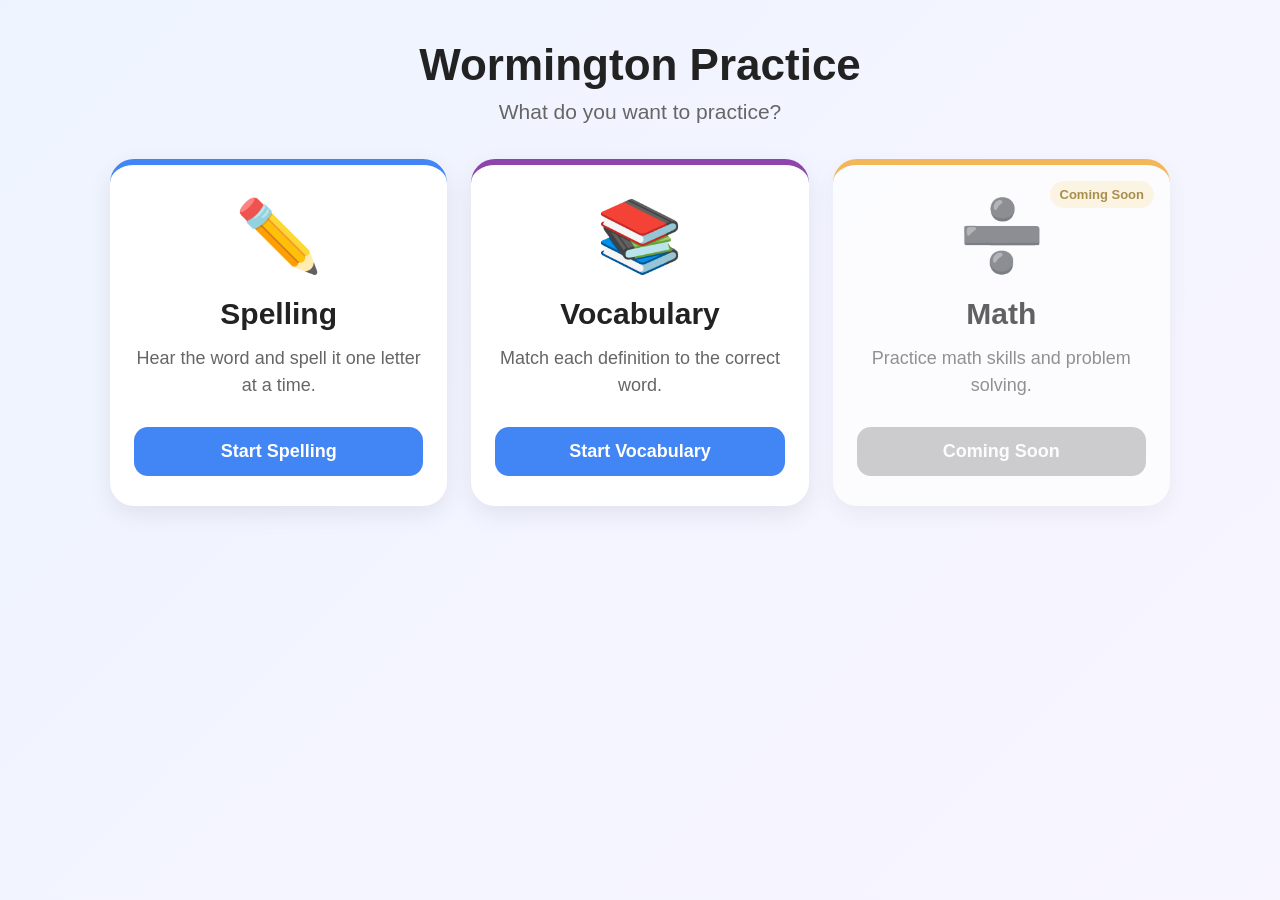
==== commit bbdb83a1: "Update index.html" ====
--- a/index.html
+++ b/index.html
@@ -44,7 +44,7 @@
 
         <a
             class="activity-card spelling-card"
-            href="practice.html"
+            href="spelling.html"
         >
 
             <div class="activity-icon">
--- a/style.css
+++ b/style.css
@@ -1,12 +1,12 @@
 /* =====================================================
-   WORMINGTON SPELLING
+   WORMINGTON PRACTICE
    Shared Styles
    ===================================================== */
 
 
-/* -----------------------------
+/* =====================================================
    GLOBAL
------------------------------ */
+   ===================================================== */
 
 * {
     box-sizing: border-box;
@@ -19,7 +19,12 @@
 body {
     margin: 0;
     min-height: 100vh;
-    font-family: Arial, Helvetica, sans-serif;
+
+    font-family:
+        Arial,
+        Helvetica,
+        sans-serif;
+
     background: #f3f6fb;
     color: #222;
 }
@@ -36,7 +41,7 @@
 
 
 /* =====================================================
-   START / PROFILE PAGE
+   HOME PAGE
    ===================================================== */
 
 .home-page {
@@ -51,136 +56,325 @@
 }
 
 .container {
-    max-width: 1050px;
+    max-width: 1100px;
+
     margin: 0 auto;
-    padding: 40px 20px 60px;
+
+    padding:
+        40px 20px 60px;
 }
 
 .header {
     text-align: center;
+
     margin-bottom: 35px;
 }
 
 .header h1 {
     margin: 0;
-    font-size: 42px;
+
+    font-size: 44px;
 }
 
 .header p {
     margin-top: 10px;
+
     color: #666;
+
     font-size: 21px;
 }
 
 
-/* PROFILE GRID */
-
-.profiles {
+/* =====================================================
+   ACTIVITY SELECTION
+   ===================================================== */
+
+.activity-grid {
     display: grid;
 
     grid-template-columns:
         repeat(3, minmax(0, 1fr));
 
-    gap: 22px;
-}
-
-.profile-card {
+    gap: 24px;
+
+    margin-top: 30px;
+}
+
+
+.activity-card {
+    position: relative;
+
+    display: flex;
+
+    flex-direction: column;
+
+    min-height: 330px;
+
+    padding:
+        30px 24px;
+
     background: white;
 
-    border:
-        4px solid transparent;
-
     border-radius: 24px;
 
-    padding: 20px;
-
     text-align: center;
+
+    text-decoration: none;
+
+    color: #222;
 
     box-shadow:
         0 8px 25px
         rgba(0,0,0,.08);
 
-    cursor: pointer;
-
     transition:
         transform .18s,
-        border-color .18s,
         box-shadow .18s;
 }
 
-.profile-card:hover {
+
+.activity-card:hover {
     transform:
-        translateY(-4px);
+        translateY(-6px);
 
     box-shadow:
-        0 12px 30px
-        rgba(0,0,0,.12);
-}
-
-.profile-card.selected {
-    border-color: #4285f4;
-
-    transform:
-        translateY(-4px);
+        0 14px 32px
+        rgba(0,0,0,.13);
+}
+
+
+.activity-icon {
+    font-size: 70px;
+
+    margin-bottom: 20px;
+}
+
+
+.activity-title {
+    font-size: 30px;
+
+    font-weight: bold;
+
+    margin-bottom: 14px;
+}
+
+
+.activity-description {
+    color: #666;
+
+    font-size: 18px;
+
+    line-height: 1.5;
+
+    margin-bottom: 28px;
+}
+
+
+.activity-button {
+    margin-top: auto;
+
+    padding:
+        14px 18px;
+
+    border-radius: 14px;
+
+    background: #4285f4;
+
+    color: white;
+
+    font-size: 18px;
+
+    font-weight: bold;
+}
+
+
+/* ACTIVITY COLORS */
+
+.spelling-card {
+    border-top:
+        6px solid #4285f4;
+}
+
+.vocab-card {
+    border-top:
+        6px solid #8e44ad;
+}
+
+.math-card {
+    border-top:
+        6px solid #f39c12;
+}
+
+
+/* COMING SOON */
+
+.coming-soon {
+    opacity: .7;
+
+    cursor: default;
+}
+
+.coming-soon:hover {
+    transform: none;
 
     box-shadow:
-        0 0 0 4px
-        rgba(66,133,244,.12),
-
-        0 12px 30px
-        rgba(0,0,0,.12);
-}
-
-
-/* PROFILE CHARACTER */
-
-.profile-image {
-    width: 180px;
-    height: 180px;
-
-    max-width: 100%;
+        0 8px 25px
+        rgba(0,0,0,.08);
+}
+
+
+.coming-soon-badge {
+    position: absolute;
+
+    top: 16px;
+
+    right: 16px;
+
+    padding:
+        6px 10px;
+
+    border-radius: 20px;
+
+    background: #fff4d6;
+
+    color: #8a6200;
+
+    font-size: 13px;
+
+    font-weight: bold;
+}
+
+
+.activity-button.disabled {
+    background: #bbb;
+
+    color: white;
+}
+
+
+/* =====================================================
+   PRACTICE PAGE
+   ===================================================== */
+
+.page {
+    display: flex;
+
+    min-height: 100vh;
+}
+
+
+/* MAIN PRACTICE AREA */
+
+.practice-area {
+    flex: 1;
+
+    padding: 25px;
+
+    display: flex;
+
+    justify-content: center;
+}
+
+
+.practice-card {
+    width: 100%;
+
+    max-width: 800px;
+
+    background: white;
+
+    border-radius: 24px;
+
+    padding:
+        28px 30px 35px;
+
+    text-align: center;
+
+    box-shadow:
+        0 10px 30px
+        rgba(0,0,0,.08);
+
+    position: relative;
+
+    overflow: hidden;
+}
+
+
+/* PRACTICE TOP BAR */
+
+.profile-bar {
+    display: flex;
+
+    align-items: center;
+
+    justify-content:
+        space-between;
+
+    gap: 15px;
+
+    margin-bottom: 15px;
+}
+
+
+.profile-info {
+    display: flex;
+
+    align-items: center;
+
+    gap: 12px;
+
+    text-align: left;
+}
+
+
+#profileImage {
+    width: 72px;
+
+    height: 72px;
 
     object-fit: contain;
-
-    margin-bottom: 8px;
-
-    transition:
-        transform .2s;
-}
-
-.profile-card:hover
-.profile-image {
-    transform:
-        scale(1.04);
-}
-
-.profile-name {
-    font-size: 26px;
-    font-weight: bold;
-
-    margin-bottom: 12px;
-}
-
-.history-summary {
-    min-height: 72px;
-
-    color: #666;
-
-    line-height: 1.6;
-
-    font-size: 16px;
-
-    margin-bottom: 16px;
-}
-
-
-/* HISTORY BUTTON */
+}
+
+
+#profileName {
+    font-size: 22px;
+
+    font-weight: bold;
+}
+
+
+.profile-subtitle {
+    color: #777;
+
+    font-size: 14px;
+
+    margin-top: 2px;
+}
+
+
+.profile-actions {
+    display: flex;
+
+    gap: 8px;
+
+    align-items: center;
+}
+
+
+.profile-actions
+.history-button {
+    width: auto;
+
+    padding:
+        10px 16px;
+}
+
+
+/* GENERIC TOP BUTTON */
 
 .history-button {
     display: inline-block;
 
-    width: 100%;
-
     text-decoration: none;
 
     background: #f0f3f8;
@@ -189,7 +383,8 @@
 
     border-radius: 12px;
 
-    padding: 11px 12px;
+    padding:
+        11px 12px;
 
     font-weight: bold;
 
@@ -198,9 +393,11 @@
         transform .15s;
 }
 
+
 .history-button:hover {
     background: #e2e7ef;
 }
+
 
 .history-button:active {
     transform:
@@ -208,229 +405,6 @@
 }
 
 
-/* CLEAR PROFILE */
-
-.clear-button {
-    width: 100%;
-
-    margin-top: 8px;
-
-    padding:
-        10px 12px;
-
-    border: none;
-
-    border-radius: 12px;
-
-    background: #fff1f1;
-
-    color: #b3261e;
-
-    font-size: 15px;
-
-    font-weight: bold;
-
-    cursor: pointer;
-
-    transition:
-        background .15s,
-        transform .15s;
-}
-
-.clear-button:hover {
-    background: #ffe1e1;
-}
-
-.clear-button:active {
-    transform:
-        scale(.97);
-}
-
-
-/* START PRACTICE */
-
-.start-area {
-    max-width: 500px;
-
-    margin:
-        35px auto 0;
-
-    text-align: center;
-}
-
-.selected-label {
-    color: #666;
-
-    min-height: 28px;
-
-    margin-bottom: 12px;
-
-    font-size: 18px;
-}
-
-#startButton {
-    width: 100%;
-
-    padding: 18px;
-
-    border: none;
-
-    border-radius: 15px;
-
-    background: #4285f4;
-
-    color: white;
-
-    font-size: 24px;
-
-    font-weight: bold;
-
-    cursor: pointer;
-
-    box-shadow:
-        0 5px 15px
-        rgba(66,133,244,.25);
-
-    transition:
-        transform .15s,
-        opacity .15s,
-        box-shadow .15s;
-}
-
-#startButton:hover:not(:disabled) {
-    box-shadow:
-        0 8px 20px
-        rgba(66,133,244,.35);
-}
-
-#startButton:active:not(:disabled) {
-    transform:
-        scale(.97);
-}
-
-#startButton:disabled {
-    opacity: .45;
-
-    cursor:
-        not-allowed;
-
-    box-shadow: none;
-}
-
-
-/* =====================================================
-   PRACTICE PAGE
-   ===================================================== */
-
-.page {
-    display: flex;
-
-    min-height: 100vh;
-}
-
-
-/* MAIN PRACTICE AREA */
-
-.practice-area {
-    flex: 1;
-
-    padding: 25px;
-
-    display: flex;
-
-    justify-content: center;
-}
-
-.practice-card {
-    width: 100%;
-
-    max-width: 800px;
-
-    background: white;
-
-    border-radius: 24px;
-
-    padding:
-        28px 30px 35px;
-
-    text-align: center;
-
-    box-shadow:
-        0 10px 30px
-        rgba(0,0,0,.08);
-
-    position: relative;
-
-    overflow: hidden;
-}
-
-
-/* CURRENT PROFILE BAR */
-
-.profile-bar {
-    display: flex;
-
-    align-items: center;
-
-    justify-content:
-        space-between;
-
-    gap: 15px;
-
-    margin-bottom: 15px;
-}
-
-.profile-info {
-    display: flex;
-
-    align-items: center;
-
-    gap: 12px;
-
-    text-align: left;
-}
-
-#profileImage {
-    width: 72px;
-    height: 72px;
-
-    object-fit: contain;
-}
-
-#profileName {
-    font-size: 22px;
-
-    font-weight: bold;
-}
-
-.profile-subtitle {
-    color: #777;
-
-    font-size: 14px;
-
-    margin-top: 2px;
-}
-
-
-/* PRACTICE TOP BUTTONS */
-
-.profile-actions {
-    display: flex;
-
-    gap: 8px;
-
-    align-items: center;
-}
-
-.profile-actions
-.history-button {
-    width: auto;
-
-    padding:
-        10px 16px;
-}
-
-
 /* TITLE */
 
 .practice-card h1 {
@@ -480,6 +454,7 @@
         transform .15s,
         box-shadow .15s;
 }
+
 
 #speakButton:hover {
     box-shadow:
@@ -487,13 +462,14 @@
         rgba(66,133,244,.32);
 }
 
+
 #speakButton:active {
     transform:
         scale(.97);
 }
 
 
-/* WORD */
+/* WORD DISPLAY */
 
 #wordDisplay {
     font-size: 46px;
@@ -536,6 +512,7 @@
         box-shadow .15s;
 }
 
+
 #letterInput:focus {
     border-color: #4285f4;
 
@@ -557,6 +534,7 @@
     margin-top: 18px;
 }
 
+
 #progress {
     color: #777;
 
@@ -572,6 +550,7 @@
     margin-top: 30px;
 }
 
+
 .bottom-links a {
     color: #4285f4;
 
@@ -580,13 +559,15 @@
     text-decoration: none;
 }
 
+
 .bottom-links a:hover {
-    text-decoration:
-        underline;
-}
-
-
-/* SESSION SIDEBAR */
+    text-decoration: underline;
+}
+
+
+/* =====================================================
+   SESSION SIDEBAR
+   ===================================================== */
 
 .results-panel {
     width: 290px;
@@ -601,12 +582,14 @@
     overflow-y: auto;
 }
 
+
 .results-panel h2 {
     margin-top: 0;
 
     text-align: center;
 }
 
+
 .sidebar-subtitle {
     text-align: center;
 
@@ -619,6 +602,7 @@
     margin-bottom: 18px;
 }
 
+
 #resultsList {
     list-style: none;
 
@@ -627,6 +611,7 @@
     margin: 0;
 }
 
+
 #resultsList li {
     padding:
         10px 5px;
@@ -637,9 +622,11 @@
     font-size: 18px;
 }
 
+
 .correct {
     color: #188038;
 }
+
 
 .missed {
     color: #d93025;
@@ -651,13 +638,14 @@
    ===================================================== */
 
 
-/* WRONG LETTER */
+/* WRONG LETTER SHAKE */
 
 .shake {
     animation:
         shake .35s;
 }
 
+
 @keyframes shake {
 
     0% {
@@ -692,13 +680,14 @@
 }
 
 
-/* PERFECT WORD */
+/* SUCCESS POP */
 
 .success {
     animation:
         successPop .55s;
 }
 
+
 @keyframes successPop {
 
     0% {
@@ -730,6 +719,7 @@
     animation:
         fly 1.2s forwards;
 }
+
 
 @keyframes fly {
 
@@ -750,7 +740,6 @@
 
         opacity: 0;
     }
-
 }
 
 
@@ -767,6 +756,7 @@
         30px 20px 50px;
 }
 
+
 .topbar {
     display: flex;
 
@@ -779,6 +769,7 @@
 
     margin-bottom: 25px;
 }
+
 
 .back-button {
     text-decoration: none;
@@ -814,6 +805,7 @@
     margin-bottom: 25px;
 }
 
+
 .profile-header img {
     width: 120px;
 
@@ -821,6 +813,7 @@
 
     object-fit: contain;
 }
+
 
 .profile-header h1 {
     margin:
@@ -829,6 +822,7 @@
     font-size: 34px;
 }
 
+
 .profile-header p {
     margin: 0;
 
@@ -850,6 +844,7 @@
 
     margin-bottom: 25px;
 }
+
 
 .summary-card {
     background: white;
@@ -865,6 +860,7 @@
         rgba(0,0,0,.06);
 }
 
+
 .summary-number {
     font-size: 32px;
 
@@ -872,6 +868,7 @@
 
     margin-bottom: 5px;
 }
+
 
 .summary-label {
     color: #777;
@@ -894,6 +891,7 @@
         rgba(0,0,0,.06);
 }
 
+
 .panel h2 {
     margin-top: 0;
 }
@@ -904,9 +902,9 @@
 table {
     width: 100%;
 
-    border-collapse:
-        collapse;
-}
+    border-collapse: collapse;
+}
+
 
 th,
 td {
@@ -919,16 +917,19 @@
         1px solid #eee;
 }
 
+
 th {
     color: #666;
 }
 
+
 .bad {
     color: #d93025;
 
     font-weight: bold;
 }
 
+
 .good {
     color: #188038;
 
@@ -946,26 +947,138 @@
         1px solid #eee;
 }
 
+
 .session:last-child {
     border-bottom: none;
 }
 
+
 .session-title {
     font-weight: bold;
 
     margin-bottom: 5px;
 }
+
 
 .session-details {
     color: #666;
 }
 
+
 .empty {
     color: #777;
 
     text-align: center;
 
     padding: 25px;
+}
+
+
+/* =====================================================
+   FUTURE VOCAB PAGE
+   ===================================================== */
+
+.vocab-layout {
+    display: grid;
+
+    grid-template-columns:
+        minmax(0, 1fr)
+        320px;
+
+    gap: 24px;
+
+    max-width: 1100px;
+
+    margin: 0 auto;
+
+    padding:
+        30px 20px;
+}
+
+
+.definition-card {
+    background: white;
+
+    border-radius: 24px;
+
+    padding: 35px;
+
+    box-shadow:
+        0 8px 25px
+        rgba(0,0,0,.08);
+}
+
+
+.definition-label {
+    color: #777;
+
+    font-size: 16px;
+
+    font-weight: bold;
+
+    text-transform: uppercase;
+
+    letter-spacing: 1px;
+
+    margin-bottom: 14px;
+}
+
+
+.definition-text {
+    font-size: 30px;
+
+    line-height: 1.45;
+
+    font-weight: bold;
+}
+
+
+.word-bank {
+    background: white;
+
+    border-radius: 24px;
+
+    padding: 24px;
+
+    box-shadow:
+        0 8px 25px
+        rgba(0,0,0,.08);
+}
+
+
+.word-bank h2 {
+    margin-top: 0;
+
+    text-align: center;
+}
+
+
+.word-bank-button {
+    width: 100%;
+
+    margin-bottom: 10px;
+
+    padding:
+        12px 14px;
+
+    border: none;
+
+    border-radius: 12px;
+
+    background: #f3f0fa;
+
+    color: #5e3370;
+
+    font-size: 17px;
+
+    font-weight: bold;
+
+    cursor: pointer;
+}
+
+
+.word-bank-button:hover {
+    background: #e7def2;
 }
 
 
@@ -973,27 +1086,20 @@
    MOBILE
    ===================================================== */
 
-@media (max-width: 800px) {
-
-    .profiles {
-        grid-template-columns:
-            1fr;
-
-        max-width: 480px;
+@media (max-width: 850px) {
+
+    .activity-grid {
+        grid-template-columns: 1fr;
+
+        max-width: 520px;
 
         margin:
-            0 auto;
-    }
-
-    .profile-image {
-        width: 160px;
-        height: 160px;
-    }
-
-    .header h1 {
-        font-size: 34px;
-    }
-
+            30px auto 0;
+    }
+
+    .activity-card {
+        min-height: 260px;
+    }
 
     .page {
         display: block;
@@ -1028,23 +1134,12 @@
             flex-start;
     }
 
-    #profileImage {
-        width: 58px;
-
-        height: 58px;
-    }
-
-    #profileName {
-        font-size: 19px;
-    }
-
     .profile-actions {
         flex-wrap: wrap;
 
         justify-content:
             flex-end;
     }
-
 
     .summary-grid {
         grid-template-columns:
@@ -1065,6 +1160,9 @@
         font-size: 14px;
     }
 
+    .vocab-layout {
+        grid-template-columns: 1fr;
+    }
 }
 
 
@@ -1078,11 +1176,15 @@
     }
 
     .header h1 {
-        font-size: 30px;
-    }
-
-    .profile-card {
-        padding: 15px;
+        font-size: 32px;
+    }
+
+    .activity-icon {
+        font-size: 58px;
+    }
+
+    .activity-title {
+        font-size: 26px;
     }
 
     #wordDisplay {
@@ -1099,4 +1201,7 @@
         font-size: 27px;
     }
 
-}
+    .definition-text {
+        font-size: 24px;
+    }
+}
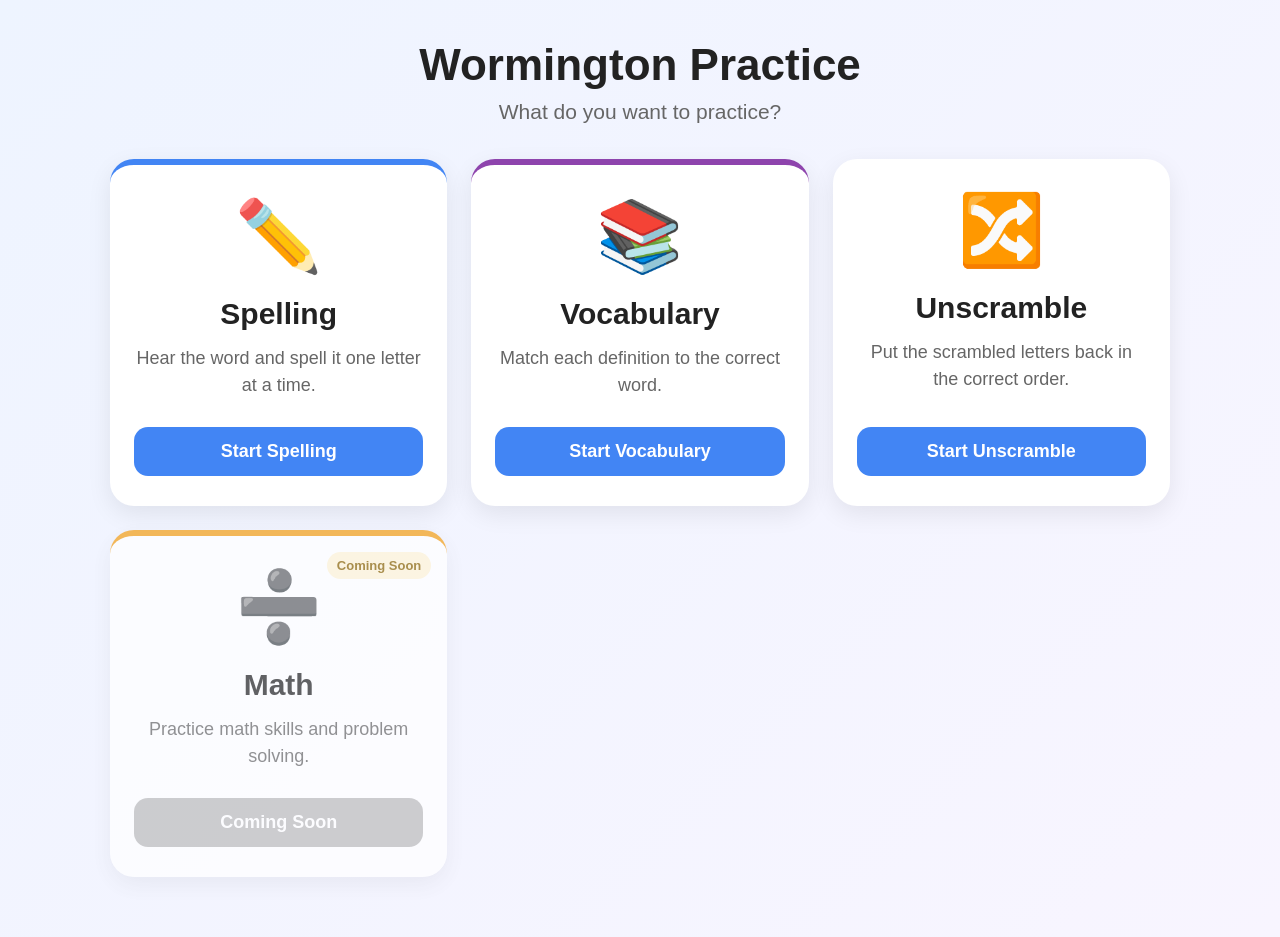
==== commit bdd6621e: "Update index.html" ====
--- a/index.html
+++ b/index.html
@@ -91,7 +91,28 @@
 
         </a>
 
+<a
+    class="activity-card unscramble-card"
+    href="unscramble.html"
+>
 
+    <div class="activity-icon">
+        🔀
+    </div>
+
+    <div class="activity-title">
+        Unscramble
+    </div>
+
+    <div class="activity-description">
+        Put the scrambled letters back in the correct order.
+    </div>
+
+    <div class="activity-button">
+        Start Unscramble
+    </div>
+
+</a>
         <!-- MATH -->
 
         <div
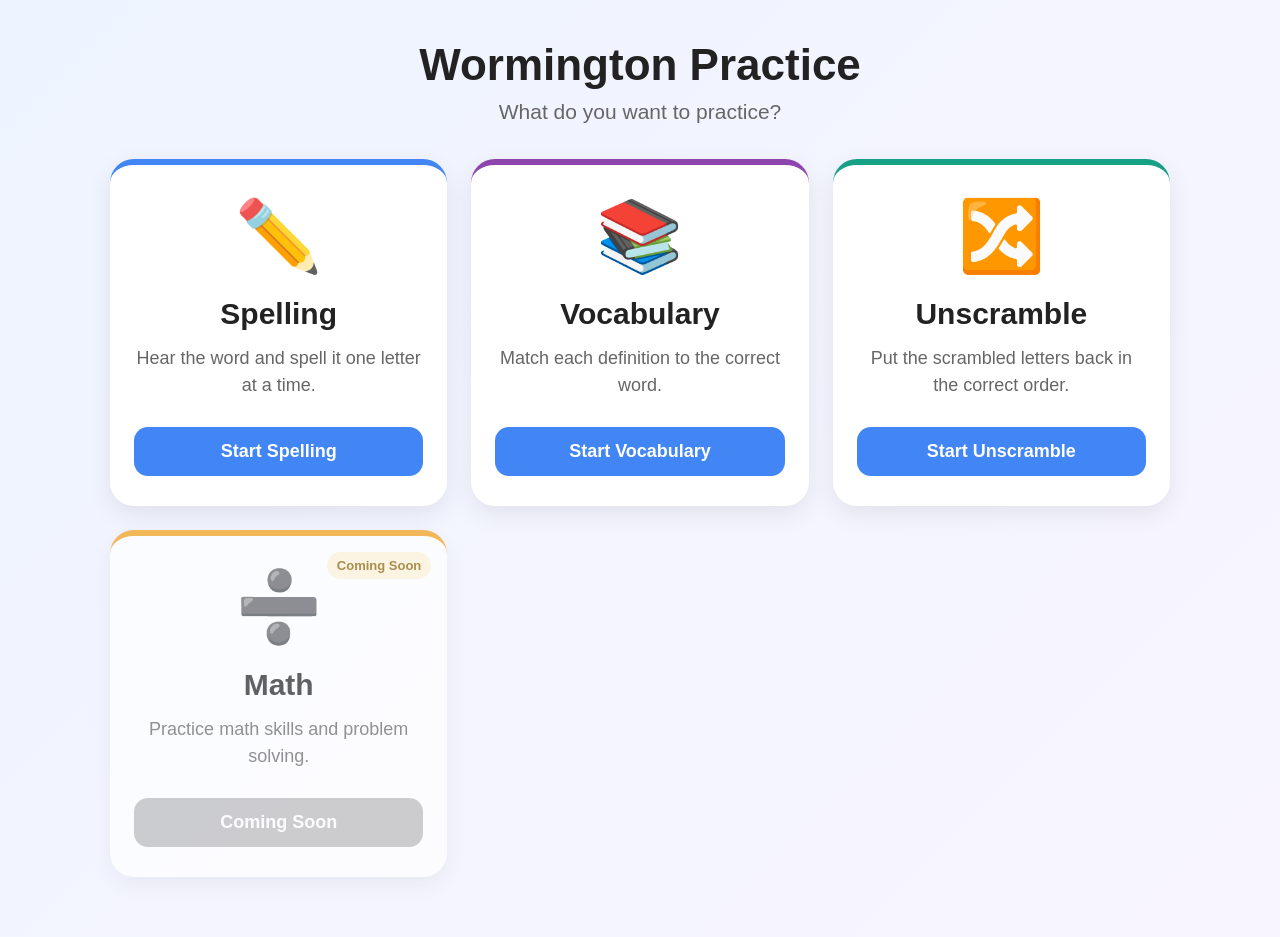
==== commit 71f184b7: "Update index.html" ====
--- a/index.html
+++ b/index.html
@@ -44,7 +44,7 @@
 
         <a
             class="activity-card spelling-card"
-            href="spelling.html"
+            href="list-select.html?mode=spelling"
         >
 
             <div class="activity-icon">
@@ -70,7 +70,7 @@
 
         <a
             class="activity-card vocab-card"
-            href="vocab.html"
+            href="list-select.html?mode=vocab"
         >
 
             <div class="activity-icon">
@@ -93,7 +93,7 @@
 
 <a
     class="activity-card unscramble-card"
-    href="unscramble.html"
+    href="list-select.html?mode=unscramble"
 >
 
     <div class="activity-icon">
--- a/style.css
+++ b/style.css
@@ -100,7 +100,6 @@
     margin-top: 30px;
 }
 
-
 .activity-card {
     position: relative;
 
@@ -132,7 +131,6 @@
         box-shadow .18s;
 }
 
-
 .activity-card:hover {
     transform:
         translateY(-6px);
@@ -142,14 +140,12 @@
         rgba(0,0,0,.13);
 }
 
-
 .activity-icon {
     font-size: 70px;
 
     margin-bottom: 20px;
 }
 
-
 .activity-title {
     font-size: 30px;
 
@@ -158,7 +154,6 @@
     margin-bottom: 14px;
 }
 
-
 .activity-description {
     color: #666;
 
@@ -168,7 +163,6 @@
 
     margin-bottom: 28px;
 }
-
 
 .activity-button {
     margin-top: auto;
@@ -200,6 +194,11 @@
         6px solid #8e44ad;
 }
 
+.unscramble-card {
+    border-top:
+        6px solid #16a085;
+}
+
 .math-card {
     border-top:
         6px solid #f39c12;
@@ -222,12 +221,10 @@
         rgba(0,0,0,.08);
 }
 
-
 .coming-soon-badge {
     position: absolute;
 
     top: 16px;
-
     right: 16px;
 
     padding:
@@ -243,7 +240,6 @@
 
     font-weight: bold;
 }
-
 
 .activity-button.disabled {
     background: #bbb;
@@ -262,9 +258,6 @@
     min-height: 100vh;
 }
 
-
-/* MAIN PRACTICE AREA */
-
 .practice-area {
     flex: 1;
 
@@ -274,7 +267,6 @@
 
     justify-content: center;
 }
-
 
 .practice-card {
     width: 100%;
@@ -300,7 +292,7 @@
 }
 
 
-/* PRACTICE TOP BAR */
+/* TOP BAR */
 
 .profile-bar {
     display: flex;
@@ -315,7 +307,6 @@
     margin-bottom: 15px;
 }
 
-
 .profile-info {
     display: flex;
 
@@ -326,23 +317,12 @@
     text-align: left;
 }
 
-
-#profileImage {
-    width: 72px;
-
-    height: 72px;
-
-    object-fit: contain;
-}
-
-
 #profileName {
     font-size: 22px;
 
     font-weight: bold;
 }
 
-
 .profile-subtitle {
     color: #777;
 
@@ -351,7 +331,6 @@
     margin-top: 2px;
 }
 
-
 .profile-actions {
     display: flex;
 
@@ -359,7 +338,6 @@
 
     align-items: center;
 }
-
 
 .profile-actions
 .history-button {
@@ -369,9 +347,6 @@
         10px 16px;
 }
 
-
-/* GENERIC TOP BUTTON */
-
 .history-button {
     display: inline-block;
 
@@ -393,11 +368,9 @@
         transform .15s;
 }
 
-
 .history-button:hover {
     background: #e2e7ef;
 }
-
 
 .history-button:active {
     transform:
@@ -426,7 +399,7 @@
 }
 
 
-/* HEAR WORD BUTTON */
+/* SPELLING HEAR WORD */
 
 #speakButton {
     border: none;
@@ -454,7 +427,6 @@
         transform .15s,
         box-shadow .15s;
 }
-
 
 #speakButton:hover {
     box-shadow:
@@ -462,14 +434,13 @@
         rgba(66,133,244,.32);
 }
 
-
 #speakButton:active {
     transform:
         scale(.97);
 }
 
 
-/* WORD DISPLAY */
+/* SPELLING WORD DISPLAY */
 
 #wordDisplay {
     font-size: 46px;
@@ -487,7 +458,7 @@
 }
 
 
-/* LETTER INPUT */
+/* SPELLING INPUT */
 
 #letterInput {
     width: 320px;
@@ -512,7 +483,6 @@
         box-shadow .15s;
 }
 
-
 #letterInput:focus {
     border-color: #4285f4;
 
@@ -534,7 +504,6 @@
     margin-top: 18px;
 }
 
-
 #progress {
     color: #777;
 
@@ -550,7 +519,6 @@
     margin-top: 30px;
 }
 
-
 .bottom-links a {
     color: #4285f4;
 
@@ -558,7 +526,6 @@
 
     text-decoration: none;
 }
-
 
 .bottom-links a:hover {
     text-decoration: underline;
@@ -582,14 +549,12 @@
     overflow-y: auto;
 }
 
-
 .results-panel h2 {
     margin-top: 0;
 
     text-align: center;
 }
 
-
 .sidebar-subtitle {
     text-align: center;
 
@@ -602,7 +567,6 @@
     margin-bottom: 18px;
 }
 
-
 #resultsList {
     list-style: none;
 
@@ -611,7 +575,6 @@
     margin: 0;
 }
 
-
 #resultsList li {
     padding:
         10px 5px;
@@ -622,11 +585,9 @@
     font-size: 18px;
 }
 
-
 .correct {
     color: #188038;
 }
-
 
 .missed {
     color: #d93025;
@@ -637,15 +598,11 @@
    ANIMATIONS
    ===================================================== */
 
-
-/* WRONG LETTER SHAKE */
-
 .shake {
     animation:
         shake .35s;
 }
 
-
 @keyframes shake {
 
     0% {
@@ -679,15 +636,11 @@
     }
 }
 
-
-/* SUCCESS POP */
-
 .success {
     animation:
         successPop .55s;
 }
 
-
 @keyframes successPop {
 
     0% {
@@ -706,9 +659,6 @@
     }
 }
 
-
-/* FLOATING CELEBRATION */
-
 .celebration {
     position: absolute;
 
@@ -719,7 +669,6 @@
     animation:
         fly 1.2s forwards;
 }
-
 
 @keyframes fly {
 
@@ -744,341 +693,342 @@
 
 
 /* =====================================================
-   HISTORY PAGE
+   VOCABULARY
    ===================================================== */
 
-.history-container {
-    max-width: 1000px;
+.vocab-layout {
+    display: grid;
+
+    grid-template-columns:
+        minmax(0, 1fr)
+        320px;
+
+    gap: 24px;
+
+    max-width: 1100px;
 
     margin: 0 auto;
 
     padding:
-        30px 20px 50px;
-}
-
-
-.topbar {
-    display: flex;
-
-    justify-content:
-        space-between;
-
-    align-items: center;
-
-    gap: 20px;
-
-    margin-bottom: 25px;
-}
-
-
-.back-button {
-    text-decoration: none;
-
-    color: #4285f4;
-
-    font-weight: bold;
-
-    font-size: 18px;
-}
-
-
-/* HISTORY PROFILE */
-
-.profile-header {
-    display: flex;
-
-    align-items: center;
-
-    gap: 20px;
-
+        30px 20px;
+}
+
+.definition-card {
     background: white;
 
-    padding:
-        20px 25px;
-
-    border-radius: 22px;
+    border-radius: 24px;
+
+    padding: 35px;
 
     box-shadow:
         0 8px 25px
         rgba(0,0,0,.08);
-
-    margin-bottom: 25px;
-}
-
-
-.profile-header img {
-    width: 120px;
-
-    height: 120px;
-
-    object-fit: contain;
-}
-
-
-.profile-header h1 {
-    margin:
-        0 0 5px;
-
-    font-size: 34px;
-}
-
-
-.profile-header p {
-    margin: 0;
-
-    color: #666;
-
-    font-size: 18px;
-}
-
-
-/* HISTORY SUMMARY */
-
-.summary-grid {
-    display: grid;
-
-    grid-template-columns:
-        repeat(4, minmax(0, 1fr));
-
-    gap: 15px;
-
-    margin-bottom: 25px;
-}
-
-
-.summary-card {
+}
+
+.definition-label {
+    color: #777;
+
+    font-size: 16px;
+
+    font-weight: bold;
+
+    text-transform: uppercase;
+
+    letter-spacing: 1px;
+
+    margin-bottom: 14px;
+}
+
+.definition-text {
+    font-size: 30px;
+
+    line-height: 1.45;
+
+    font-weight: bold;
+}
+
+
+/* WORD BANK */
+
+.word-bank {
     background: white;
 
-    padding: 20px;
-
-    border-radius: 18px;
-
-    text-align: center;
-
-    box-shadow:
-        0 5px 18px
-        rgba(0,0,0,.06);
-}
-
-
-.summary-number {
-    font-size: 32px;
-
-    font-weight: bold;
-
-    margin-bottom: 5px;
-}
-
-
-.summary-label {
-    color: #777;
-}
-
-
-/* HISTORY PANELS */
-
-.panel {
-    background: white;
-
-    border-radius: 20px;
-
-    padding: 25px;
-
-    margin-bottom: 25px;
-
-    box-shadow:
-        0 6px 20px
-        rgba(0,0,0,.06);
-}
-
-
-.panel h2 {
-    margin-top: 0;
-}
-
-
-/* TABLE */
-
-table {
-    width: 100%;
-
-    border-collapse: collapse;
-}
-
-
-th,
-td {
-    text-align: left;
-
-    padding:
-        12px 10px;
-
-    border-bottom:
-        1px solid #eee;
-}
-
-
-th {
-    color: #666;
-}
-
-
-.bad {
-    color: #d93025;
-
-    font-weight: bold;
-}
-
-
-.good {
-    color: #188038;
-
-    font-weight: bold;
-}
-
-
-/* SESSION HISTORY */
-
-.session {
-    padding:
-        15px 0;
-
-    border-bottom:
-        1px solid #eee;
-}
-
-
-.session:last-child {
-    border-bottom: none;
-}
-
-
-.session-title {
-    font-weight: bold;
-
-    margin-bottom: 5px;
-}
-
-
-.session-details {
-    color: #666;
-}
-
-
-.empty {
-    color: #777;
-
-    text-align: center;
-
-    padding: 25px;
-}
-
-
-/* =====================================================
-   FUTURE VOCAB PAGE
-   ===================================================== */
-
-.vocab-layout {
-    display: grid;
-
-    grid-template-columns:
-        minmax(0, 1fr)
-        320px;
-
-    gap: 24px;
-
-    max-width: 1100px;
-
-    margin: 0 auto;
-
-    padding:
-        30px 20px;
-}
-
-
-.definition-card {
-    background: white;
-
     border-radius: 24px;
 
-    padding: 35px;
+    padding: 24px;
 
     box-shadow:
         0 8px 25px
         rgba(0,0,0,.08);
 }
 
-
-.definition-label {
-    color: #777;
-
-    font-size: 16px;
-
-    font-weight: bold;
-
-    text-transform: uppercase;
-
-    letter-spacing: 1px;
-
-    margin-bottom: 14px;
-}
-
-
-.definition-text {
-    font-size: 30px;
-
-    line-height: 1.45;
-
-    font-weight: bold;
-}
-
-
-.word-bank {
-    background: white;
-
-    border-radius: 24px;
-
-    padding: 24px;
-
-    box-shadow:
-        0 8px 25px
-        rgba(0,0,0,.08);
-}
-
-
 .word-bank h2 {
     margin-top: 0;
 
     text-align: center;
 }
 
+#wordBank {
+    display: grid;
+
+    gap: 12px;
+}
+
+
+/* THIS IS THE WORD BANK BUTTON */
 
 .word-bank-button {
     width: 100%;
 
-    margin-bottom: 10px;
-
-    padding:
-        12px 14px;
-
-    border: none;
-
-    border-radius: 12px;
+    min-height: 58px;
+
+    padding:
+        14px 16px;
+
+    border:
+        2px solid transparent;
+
+    border-radius: 14px;
 
     background: #f3f0fa;
 
     color: #5e3370;
 
-    font-size: 17px;
+    font-size: 19px;
 
     font-weight: bold;
 
     cursor: pointer;
-}
-
+
+    transition:
+        transform .12s,
+        background .12s,
+        border-color .12s;
+}
 
 .word-bank-button:hover {
     background: #e7def2;
+}
+
+.word-bank-button:active {
+    transform:
+        scale(.98);
+}
+
+
+/* CORRECT VOCAB CHOICE */
+
+.vocab-correct {
+    background:
+        #dff5e6 !important;
+
+    color:
+        #188038 !important;
+
+    border-color:
+        #188038 !important;
+}
+
+
+/* WRONG VOCAB CHOICE */
+
+.vocab-wrong {
+    background:
+        #ffe3e0 !important;
+
+    color:
+        #d93025 !important;
+
+    border-color:
+        #d93025 !important;
+}
+
+
+/* KEEP WRONG/CORRECT FULLY VISIBLE */
+
+.word-bank-button:disabled {
+    cursor: default;
+}
+
+.vocab-wrong:disabled,
+.vocab-correct:disabled {
+    opacity: 1;
+}
+
+
+/* =====================================================
+   UNSCRAMBLE
+   ===================================================== */
+
+.unscramble-section {
+    margin-top: 30px;
+}
+
+.unscramble-label {
+    margin-bottom: 12px;
+
+    color: #777;
+
+    font-size: 16px;
+
+    font-weight: bold;
+
+    text-transform: uppercase;
+
+    letter-spacing: 1px;
+}
+
+.answer-label {
+    margin-top: 32px;
+}
+
+.letter-tiles {
+    display: flex;
+
+    flex-wrap: wrap;
+
+    justify-content: center;
+
+    gap: 12px;
+
+    min-height: 74px;
+
+    padding:
+        8px 0;
+}
+
+.letter-tile {
+    min-width: 64px;
+
+    height: 66px;
+
+    padding:
+        0 14px;
+
+    border: none;
+
+    border-radius: 15px;
+
+    background: #eef3ff;
+
+    color: #274690;
+
+    font-size: 32px;
+
+    font-weight: 800;
+
+    cursor: pointer;
+
+    box-shadow:
+        0 4px 10px
+        rgba(0,0,0,.14);
+
+    transition:
+        transform .12s,
+        opacity .12s,
+        background .12s;
+}
+
+.letter-tile:active {
+    transform:
+        scale(.93);
+}
+
+.letter-tile-used {
+    opacity: .22;
+
+    box-shadow: none;
+}
+
+.answer-display {
+    display: flex;
+
+    flex-wrap: wrap;
+
+    justify-content: center;
+
+    gap: 10px;
+
+    min-height: 66px;
+
+    padding:
+        6px 0;
+}
+
+.answer-slot {
+    width: 50px;
+
+    height: 58px;
+
+    display: flex;
+
+    align-items: center;
+
+    justify-content: center;
+
+    border-bottom:
+        4px solid #4285f4;
+
+    font-size: 30px;
+
+    font-weight: bold;
+}
+
+.unscramble-controls {
+    display: flex;
+
+    justify-content: center;
+
+    gap: 12px;
+
+    margin-top: 25px;
+}
+
+.unscramble-control-button {
+    border: none;
+
+    border-radius: 12px;
+
+    padding:
+        12px 18px;
+
+    background: #f0f3f8;
+
+    color: #333;
+
+    font-size: 16px;
+
+    font-weight: bold;
+
+    cursor: pointer;
+}
+
+#hearWordButton {
+    border: none;
+
+    background: #4285f4;
+
+    color: white;
+
+    font-size: 21px;
+
+    font-weight: bold;
+
+    padding:
+        15px 28px;
+
+    border-radius: 14px;
+
+    cursor: pointer;
+
+    box-shadow:
+        0 4px 12px
+        rgba(66,133,244,.25);
+}
+
+#hearWordButton:active {
+    transform:
+        scale(.97);
 }
 
 
@@ -1141,32 +1091,134 @@
             flex-end;
     }
 
-    .summary-grid {
-        grid-template-columns:
-            repeat(2, minmax(0, 1fr));
-    }
-
-    .profile-header {
-        display: block;
-
-        text-align: center;
-    }
-
-    .profile-header img {
-        margin-bottom: 10px;
-    }
-
-    table {
-        font-size: 14px;
-    }
+
+    /* VOCAB MOBILE */
 
     .vocab-layout {
         grid-template-columns: 1fr;
-    }
-}
-
-
-/* EXTRA SMALL PHONE */
+
+        gap: 16px;
+
+        padding:
+            15px 0;
+    }
+
+    .definition-card {
+        padding:
+            24px 18px;
+    }
+
+    .definition-text {
+        font-size: 25px;
+    }
+
+    .word-bank {
+        padding:
+            18px;
+    }
+
+    .word-bank h2 {
+        margin-bottom: 14px;
+    }
+
+    .word-bank-button {
+        min-height: 62px;
+
+        font-size: 20px;
+
+        padding:
+            15px 14px;
+    }
+
+}
+
+
+/* =====================================================
+   UNSCRAMBLE MOBILE
+   ===================================================== */
+
+@media (max-width: 600px) {
+
+    .unscramble-section {
+        margin-top: 22px;
+    }
+
+    .letter-tiles {
+        gap: 10px;
+
+        padding:
+            8px 0 12px;
+    }
+
+    .letter-tile {
+        min-width: 58px;
+
+        height: 62px;
+
+        padding:
+            0 12px;
+
+        border-radius: 14px;
+
+        font-size: 30px;
+
+        font-weight: 800;
+    }
+
+    .answer-display {
+        gap: 8px;
+
+        padding:
+            8px 0;
+    }
+
+    .answer-slot {
+        width: 44px;
+
+        height: 55px;
+
+        font-size: 27px;
+
+        border-bottom:
+            4px solid #4285f4;
+    }
+
+    .unscramble-label {
+        font-size: 15px;
+    }
+
+    #hearWordButton {
+        width: 100%;
+
+        max-width: 320px;
+
+        padding:
+            16px 20px;
+
+        font-size: 21px;
+    }
+
+    .unscramble-controls {
+        flex-direction: row;
+
+        gap: 10px;
+    }
+
+    .unscramble-control-button {
+        flex: 1;
+
+        padding:
+            14px 10px;
+
+        font-size: 16px;
+    }
+
+}
+
+
+/* =====================================================
+   EXTRA SMALL PHONE
+   ===================================================== */
 
 @media (max-width: 450px) {
 
@@ -1197,11 +1249,207 @@
         font-size: 25px;
     }
 
-    .summary-number {
-        font-size: 27px;
-    }
-
     .definition-text {
         font-size: 24px;
     }
-}
+
+    .word-bank-button {
+        min-height: 64px;
+
+        font-size: 20px;
+    }
+
+    .letter-tiles {
+        gap: 9px;
+    }
+
+    .letter-tile {
+        min-width: 56px;
+
+        height: 60px;
+
+        padding:
+            0 10px;
+
+        font-size: 29px;
+    }
+
+    .answer-display {
+        gap: 7px;
+    }
+
+    .answer-slot {
+        width: 41px;
+
+        height: 53px;
+
+        font-size: 26px;
+    }
+
+}
+/* =====================================================
+   LIST SELECTION
+   ===================================================== */
+
+.list-selection-grid {
+    display: grid;
+
+    grid-template-columns:
+        repeat(3, minmax(0, 1fr));
+
+    gap: 18px;
+
+    margin-top: 30px;
+}
+
+
+.list-select-card {
+    position: relative;
+
+    min-height: 185px;
+
+    padding:
+        26px 20px;
+
+    border:
+        3px solid transparent;
+
+    border-radius: 20px;
+
+    background: white;
+
+    color: #222;
+
+    text-align: center;
+
+    cursor: pointer;
+
+    box-shadow:
+        0 7px 22px
+        rgba(0,0,0,.08);
+
+    transition:
+        transform .15s,
+        box-shadow .15s,
+        border-color .15s;
+}
+
+
+.list-select-card:hover {
+    transform:
+        translateY(-4px);
+
+    box-shadow:
+        0 11px 28px
+        rgba(0,0,0,.12);
+}
+
+
+.list-select-number {
+    font-size: 28px;
+
+    font-weight: bold;
+
+    margin-bottom: 7px;
+}
+
+
+.list-select-type {
+    color: #777;
+
+    font-size: 15px;
+
+    font-weight: bold;
+
+    margin-bottom: 18px;
+}
+
+
+.list-select-counts {
+    color: #555;
+
+    font-size: 16px;
+
+    line-height: 1.55;
+}
+
+
+.current-list {
+    border-color:
+        #4285f4;
+}
+
+
+.current-list-badge {
+    position: absolute;
+
+    top: 12px;
+
+    right: 12px;
+
+    padding:
+        5px 10px;
+
+    border-radius: 20px;
+
+    background:
+        #e8f0fe;
+
+    color:
+        #1967d2;
+
+    font-size: 12px;
+
+    font-weight: bold;
+}
+
+
+.list-disabled {
+    opacity: .45;
+
+    cursor: not-allowed;
+}
+
+
+.list-disabled:hover {
+    transform: none;
+
+    box-shadow:
+        0 7px 22px
+        rgba(0,0,0,.08);
+}
+
+
+.list-select-footer {
+    margin-top: 28px;
+
+    text-align: center;
+}
+
+
+@media (max-width: 850px) {
+
+    .list-selection-grid {
+        grid-template-columns:
+            repeat(2, minmax(0, 1fr));
+    }
+
+}
+
+
+@media (max-width: 550px) {
+
+    .list-selection-grid {
+        grid-template-columns:
+            1fr;
+    }
+
+    .list-select-card {
+        min-height: 150px;
+    }
+
+    .list-select-number {
+        font-size: 26px;
+    }
+
+}
